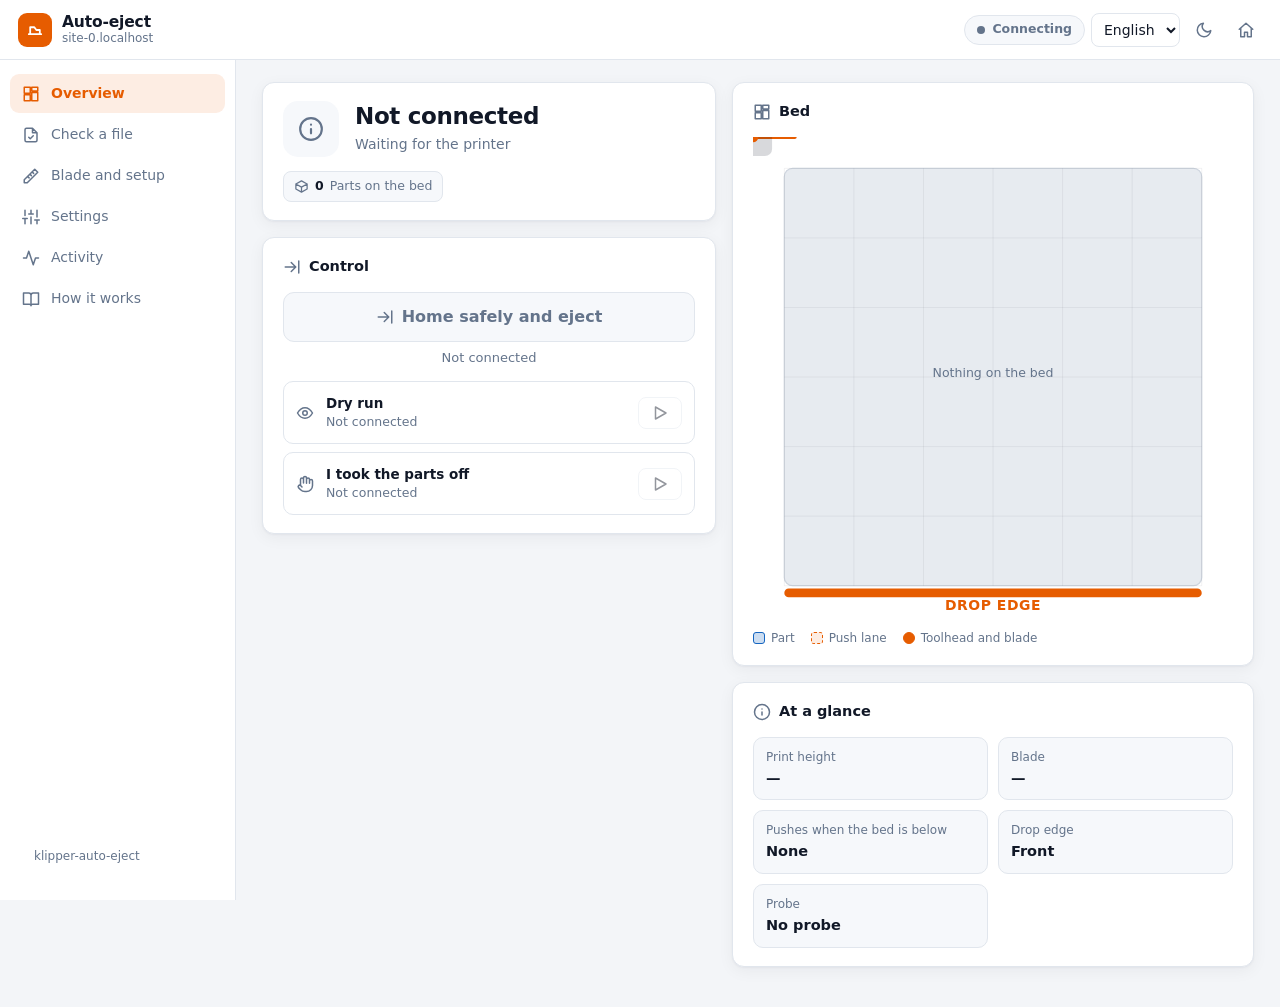
==== web/index.html @ d120c4d7 "Add a web page for Mainsail and AUTO_EJECT_SET The page shows the printer's state and a live bed map" ====
<!doctype html>
<html lang="en" dir="ltr">
<head>
<meta charset="utf-8">
<meta name="viewport" content="width=device-width, initial-scale=1, viewport-fit=cover">
<meta name="color-scheme" content="light dark">
<title>Auto-eject</title>
<link rel="icon" href="data:image/svg+xml,%3Csvg xmlns='http://www.w3.org/2000/svg' viewBox='0 0 32 32'%3E%3Crect width='32' height='32' rx='7' fill='%23ef6c00'/%3E%3Cpath d='M7 22h18M9 22V12h6l3 4h5v6' fill='none' stroke='white' stroke-width='2.4' stroke-linejoin='round'/%3E%3C/svg%3E">
<link rel="stylesheet" href="style.css">
<!-- klipper-auto-eject - https://github.com/ahmedbebars/klipper-auto-eject -->
</head>
<body>
<div class="app" id="app">
  <header class="top">
    <a class="brand" href="#/overview">
      <span class="logo" aria-hidden="true"><svg viewBox="0 0 32 32"><path d="M7 22h18M9 22V12h6l3 4h5v6"/></svg></span>
      <span class="brand-text"><strong data-t="app.title">Auto-eject</strong><small id="host"></small></span>
    </a>
    <div class="top-tools">
      <span class="pill" id="conn"><i></i><span></span></span>
      <button type="button" class="btn danger sm" id="estop" hidden></button>
      <label class="select-wrap" id="lang-wrap"><span class="sr" data-t="c.lang">Language</span><select id="lang"></select></label>
      <button type="button" class="icon-btn" id="theme"></button>
      <a class="icon-btn" id="back" href="/"></a>
    </div>
  </header>
  <nav class="nav" id="nav" aria-label="Sections"></nav>
  <main class="main" id="main" tabindex="-1">
    <div class="banner" id="banner" hidden></div>
    <div id="view"></div>
  </main>
</div>
<div id="modal-root"></div>
<div class="toasts" id="toasts" aria-live="polite"></div>
<script>
  window.AE_TEXT = {}; window.AE_LANGS = {};
  window.AE_LANG = function (code, name, dir, text) { AE_LANGS[code] = { name: name, dir: dir }; AE_TEXT[code] = text; };
</script>
<script src="lang/en.js"></script>
<script src="lang/ar.js"></script>
<script src="model.js"></script>
<script src="moonraker.js"></script>
<script src="demo.js"></script>
<script src="app.js"></script>
</body>
</html>
---- web/style.css ----
/* klipper-auto-eject web page */

:root {
  --bg: #f3f5f8;
  --surface: #ffffff;
  --surface-2: #f6f8fb;
  --border: #e1e6ed;
  --text: #111827;
  --muted: #64748b;
  --accent: #e65c00;
  --accent-ink: #ffffff;
  --accent-soft: rgba(230, 92, 0, 0.11);
  --blue: #1565c0;
  --blue-soft: rgba(21, 101, 192, 0.12);
  --cyan: #0277bd;
  --cyan-soft: rgba(2, 119, 189, 0.12);
  --ok: #2e7d32;
  --ok-soft: rgba(46, 125, 50, 0.12);
  --warn: #a15c00;
  --warn-soft: rgba(239, 140, 0, 0.14);
  --bad: #c62828;
  --bad-soft: rgba(198, 40, 40, 0.11);
  --bed: #e7ebf0;
  --bed-edge: #cfd6df;
  --bed-grid: rgba(15, 23, 42, 0.07);
  --part: #1565c0;
  --part-fill: rgba(21, 101, 192, 0.22);
  --shadow: 0 1px 2px rgba(15, 23, 42, 0.04), 0 4px 16px rgba(15, 23, 42, 0.05);
  --shadow-lg: 0 20px 50px rgba(15, 23, 42, 0.25);
  --radius: 12px;
  --mono: ui-monospace, "SFMono-Regular", "Cascadia Mono", Consolas, "Liberation Mono", monospace;
  --top-h: 60px;
  color-scheme: light;
}

@media (prefers-color-scheme: dark) {
  :root:not([data-theme="light"]) {
    --bg: #0d1117;
    --surface: #161b22;
    --surface-2: #1c232c;
    --border: #2a323d;
    --text: #e6edf3;
    --muted: #8b98a6;
    --accent: #ff8a3d;
    --accent-ink: #1a0d00;
    --accent-soft: rgba(255, 138, 61, 0.15);
    --blue: #6aa8ff;
    --blue-soft: rgba(106, 168, 255, 0.15);
    --cyan: #4fc3f7;
    --cyan-soft: rgba(79, 195, 247, 0.14);
    --ok: #5cc26a;
    --ok-soft: rgba(92, 194, 106, 0.14);
    --warn: #f0a63b;
    --warn-soft: rgba(240, 166, 59, 0.15);
    --bad: #ff6b6b;
    --bad-soft: rgba(255, 107, 107, 0.14);
    --bed: #1f2731;
    --bed-edge: #34404d;
    --bed-grid: rgba(255, 255, 255, 0.05);
    --part: #6aa8ff;
    --part-fill: rgba(106, 168, 255, 0.24);
    --shadow: 0 1px 2px rgba(0, 0, 0, 0.3);
    --shadow-lg: 0 20px 50px rgba(0, 0, 0, 0.6);
    color-scheme: dark;
  }
}

:root[data-theme="dark"] {
  --bg: #0d1117;
  --surface: #161b22;
  --surface-2: #1c232c;
  --border: #2a323d;
  --text: #e6edf3;
  --muted: #8b98a6;
  --accent: #ff8a3d;
  --accent-ink: #1a0d00;
  --accent-soft: rgba(255, 138, 61, 0.15);
  --blue: #6aa8ff;
  --blue-soft: rgba(106, 168, 255, 0.15);
  --cyan: #4fc3f7;
  --cyan-soft: rgba(79, 195, 247, 0.14);
  --ok: #5cc26a;
  --ok-soft: rgba(92, 194, 106, 0.14);
  --warn: #f0a63b;
  --warn-soft: rgba(240, 166, 59, 0.15);
  --bad: #ff6b6b;
  --bad-soft: rgba(255, 107, 107, 0.14);
  --bed: #1f2731;
  --bed-edge: #34404d;
  --bed-grid: rgba(255, 255, 255, 0.05);
  --part: #6aa8ff;
  --part-fill: rgba(106, 168, 255, 0.24);
  --shadow: 0 1px 2px rgba(0, 0, 0, 0.3);
  --shadow-lg: 0 20px 50px rgba(0, 0, 0, 0.6);
  color-scheme: dark;
}

* { box-sizing: border-box; }
[hidden] { display: none !important; }
html { -webkit-text-size-adjust: 100%; }
body {
  margin: 0;
  background: var(--bg);
  color: var(--text);
  font: 14px/1.5 system-ui, -apple-system, "Segoe UI", Roboto, "Noto Sans", "Noto Sans Arabic", Tahoma, sans-serif;
  -webkit-font-smoothing: antialiased;
}
a { color: var(--accent); text-decoration: none; }
a:hover { text-decoration: underline; }
button, input, select { font: inherit; color: inherit; }
:focus-visible { outline: 2px solid var(--accent); outline-offset: 2px; }
svg { flex: none; }
code, .mono { font-family: var(--mono); font-size: 0.92em; }
code { background: var(--surface-2); border: 1px solid var(--border); border-radius: 5px; padding: 1px 5px; }
.ltr { direction: ltr; unicode-bidi: isolate; }
.sr { position: absolute; width: 1px; height: 1px; overflow: hidden; clip: rect(0 0 0 0); white-space: nowrap; }
.muted { color: var(--muted); }
.ic { width: 18px; height: 18px; fill: none; stroke: currentColor; stroke-width: 2; stroke-linecap: round; stroke-linejoin: round; }
.ic.lg { width: 26px; height: 26px; }

/* ------------------------------------------------------------- layout */
.app {
  display: grid;
  grid-template-columns: 236px minmax(0, 1fr);
  grid-template-rows: var(--top-h) minmax(0, 1fr);
  grid-template-areas: "top top" "nav main";
  min-height: 100vh;
}
.top {
  grid-area: top;
  position: sticky; top: 0; z-index: 30;
  display: flex; align-items: center; justify-content: space-between; gap: 12px;
  padding: 0 16px 0 18px;
  background: var(--surface);
  border-bottom: 1px solid var(--border);
}
.brand { display: flex; align-items: center; gap: 10px; color: var(--text); min-width: 0; }
.brand:hover { text-decoration: none; }
.logo { width: 34px; height: 34px; border-radius: 9px; background: var(--accent); display: grid; place-items: center; }
.logo svg { width: 22px; height: 22px; fill: none; stroke: #fff; stroke-width: 2.6; stroke-linejoin: round; stroke-linecap: round; }
.brand-text { display: flex; flex-direction: column; line-height: 1.15; min-width: 0; }
.brand-text strong { font-size: 15.5px; letter-spacing: -0.01em; white-space: nowrap; }
.brand-text small { color: var(--muted); font-size: 12px; white-space: nowrap; overflow: hidden; text-overflow: ellipsis; }
.top-tools { display: flex; align-items: center; gap: 6px; }
.select-wrap select { height: 34px; border-radius: 8px; border: 1px solid var(--border); background: var(--surface); padding: 0 8px; }

.nav {
  grid-area: nav;
  position: sticky; top: var(--top-h);
  height: calc(100vh - var(--top-h));
  overflow-y: auto;
  padding: 14px 10px;
  background: var(--surface);
  border-inline-end: 1px solid var(--border);
  display: flex; flex-direction: column; gap: 2px;
}
.nav a {
  display: flex; align-items: center; gap: 11px;
  padding: 9px 12px; border-radius: 9px;
  color: var(--muted); font-weight: 500;
}
.nav a:hover { background: var(--surface-2); color: var(--text); text-decoration: none; }
.nav a.active { background: var(--accent-soft); color: var(--accent); font-weight: 600; }
.nav a .count { margin-inline-start: auto; font-size: 11.5px; background: var(--surface-2); color: var(--muted); border-radius: 99px; padding: 0 7px; font-weight: 600; }
.nav a.active .count { background: var(--accent); color: var(--accent-ink); }
.nav .foot { margin-top: auto; padding: 12px; font-size: 12px; color: var(--muted); }

.main { grid-area: main; padding: 22px 26px 40px; min-width: 0; outline: none; }
.view-head { display: flex; align-items: flex-end; justify-content: space-between; gap: 12px; flex-wrap: wrap; margin: 0 0 16px; }
.view-head h1 { font-size: 21px; margin: 0; letter-spacing: -0.01em; }
.view-head p { margin: 4px 0 0; color: var(--muted); max-width: 70ch; }

@media (max-width: 900px) {
  :root { --top-h: 56px; }
  .app { grid-template-columns: minmax(0, 1fr); grid-template-rows: var(--top-h) auto minmax(0, 1fr); grid-template-areas: "top" "nav" "main"; }
  .nav {
    position: sticky; top: var(--top-h); z-index: 25; height: auto;
    flex-direction: row; overflow-x: auto; padding: 6px 10px; gap: 4px;
    border-inline-end: 0; border-bottom: 1px solid var(--border);
    scrollbar-width: none;
  }
  .nav::-webkit-scrollbar { display: none; }
  .nav a { white-space: nowrap; padding: 7px 11px; }
  .nav a .count { margin-inline-start: 4px; }
  .nav .foot { display: none; }
  .main { padding: 16px 16px 40px; }
  .brand-text small { display: none; }
  .pill span { display: none; }
  .pill { padding: 0 9px; }
}

/* -------------------------------------------------------------- parts */
.card {
  background: var(--surface);
  border: 1px solid var(--border);
  border-radius: var(--radius);
  padding: 18px 20px;
  box-shadow: var(--shadow);
  min-width: 0;
}
.card + .card { margin-top: 16px; }
.card > h2 { display: flex; align-items: center; gap: 8px; font-size: 14.5px; margin: 0 0 14px; }
.card > h2 .ic { color: var(--muted); }
.card > h2 .right { margin-inline-start: auto; font-weight: 500; font-size: 12.5px; color: var(--muted); }
.stack { display: grid; gap: 16px; align-content: start; min-width: 0; }
.stack > .card + .card { margin-top: 0; }
.cols { display: grid; grid-template-columns: minmax(0, 1fr) minmax(0, 1.15fr); gap: 16px; align-items: start; }
.cols.side { grid-template-columns: minmax(260px, 340px) minmax(0, 1fr); }
.cols > .card { margin-top: 0; }
.check-map { margin-top: 16px; }
.check-map svg { max-height: 420px; }
@media (max-width: 1150px) { .cols { grid-template-columns: minmax(0, 1fr); } }
@media (max-width: 760px) { .cols.side { grid-template-columns: minmax(0, 1fr); } }

.pill {
  display: inline-flex; align-items: center; gap: 7px;
  height: 30px; padding: 0 12px; border-radius: 99px;
  background: var(--surface-2); border: 1px solid var(--border);
  font-size: 12.5px; font-weight: 600; color: var(--muted); white-space: nowrap;
}
.pill i { width: 8px; height: 8px; border-radius: 50%; background: var(--muted); }
.pill.ok i { background: var(--ok); box-shadow: 0 0 0 3px var(--ok-soft); }
.pill.warn i { background: var(--warn); }
.pill.bad i { background: var(--bad); }
.pill.demo { color: var(--accent); background: var(--accent-soft); border-color: transparent; }
.pill.demo i { background: var(--accent); }

.btn {
  display: inline-flex; align-items: center; justify-content: center; gap: 8px;
  height: 38px; padding: 0 16px; border-radius: 9px;
  border: 1px solid var(--border); background: var(--surface); color: var(--text);
  font-weight: 600; font-size: 14px; cursor: pointer; white-space: nowrap;
  transition: background 0.15s, border-color 0.15s, transform 0.05s;
}
.btn:hover:not(:disabled) { background: var(--surface-2); }
.btn:active:not(:disabled) { transform: translateY(1px); }
.btn.primary { background: var(--accent); border-color: var(--accent); color: var(--accent-ink); }
.btn.primary:hover:not(:disabled) { background: var(--accent); filter: brightness(1.06); }
.btn.danger { background: var(--bad); border-color: var(--bad); color: #fff; }
.btn.danger:hover:not(:disabled) { background: var(--bad); filter: brightness(1.08); }
.btn.ghost { background: transparent; border-color: transparent; color: var(--muted); }
.btn.ghost:hover:not(:disabled) { color: var(--text); }
.btn.sm { height: 32px; padding: 0 12px; font-size: 13px; border-radius: 8px; }
.btn.lg { height: 50px; font-size: 16px; border-radius: 11px; padding: 0 22px; }
.btn.block { width: 100%; }
.btn:disabled { opacity: 0.45; cursor: not-allowed; }
.btn.primary:disabled { background: var(--surface-2); border-color: var(--border); color: var(--muted); opacity: 1; }
.icon-btn {
  width: 36px; height: 36px; display: grid; place-items: center;
  border-radius: 9px; border: 1px solid transparent; background: transparent; color: var(--muted); cursor: pointer;
}
.icon-btn:hover { background: var(--surface-2); color: var(--text); text-decoration: none; }

.badge {
  display: inline-flex; align-items: center; gap: 5px;
  font-size: 11.5px; font-weight: 600; line-height: 1;
  padding: 4px 8px; border-radius: 99px;
  background: var(--surface-2); color: var(--muted); border: 1px solid var(--border); white-space: nowrap;
}
.badge.ok { background: var(--ok-soft); color: var(--ok); border-color: transparent; }
.badge.warn { background: var(--warn-soft); color: var(--warn); border-color: transparent; }
.badge.bad { background: var(--bad-soft); color: var(--bad); border-color: transparent; }
.badge.accent { background: var(--accent-soft); color: var(--accent); border-color: transparent; }
.badge.blue { background: var(--blue-soft); color: var(--blue); border-color: transparent; }

.input, .select {
  height: 36px; border: 1px solid var(--border); border-radius: 8px;
  padding: 0 10px; background: var(--surface); min-width: 0;
}
.input:focus, .select:focus { border-color: var(--accent); outline: none; box-shadow: 0 0 0 3px var(--accent-soft); }
.input.bad { border-color: var(--bad); }
.search { position: relative; }
.search .ic { position: absolute; top: 50%; inset-inline-start: 10px; transform: translateY(-50%); color: var(--muted); width: 16px; height: 16px; }
.search .input { width: 100%; padding-inline-start: 34px; }
.with-unit { display: inline-flex; align-items: stretch; }
.with-unit .input { width: 110px; border-start-end-radius: 0; border-end-end-radius: 0; direction: ltr; text-align: end; }
.with-unit .unit { display: grid; place-items: center; padding: 0 9px; border: 1px solid var(--border); border-inline-start: 0; border-start-end-radius: 8px; border-end-end-radius: 8px; background: var(--surface-2); color: var(--muted); font-size: 12.5px; }
input.input.wide { width: 190px; direction: ltr; }

.switch { position: relative; display: inline-flex; align-items: center; gap: 8px; cursor: pointer; }
.switch input { appearance: none; -webkit-appearance: none; margin: 0; width: 42px; height: 24px; border-radius: 99px; background: var(--border); position: relative; cursor: pointer; transition: background 0.15s; }
.switch input::before { content: ""; position: absolute; top: 3px; inset-inline-start: 3px; width: 18px; height: 18px; border-radius: 50%; background: #fff; box-shadow: 0 1px 2px rgba(0,0,0,.25); transition: inset-inline-start 0.15s; }
.switch input:checked { background: var(--accent); }
.switch input:checked::before { inset-inline-start: 21px; }
.switch span { font-size: 13px; color: var(--muted); min-width: 3.5em; }

.progress { height: 6px; background: var(--surface-2); border-radius: 99px; overflow: hidden; border: 1px solid var(--border); }
.progress i { display: block; height: 100%; width: 0; background: var(--state, var(--accent)); border-radius: 99px; transition: width 0.5s ease; }

.spinner { width: 18px; height: 18px; border-radius: 50%; border: 2px solid var(--border); border-top-color: var(--accent); animation: spin 0.8s linear infinite; display: inline-block; }
@keyframes spin { to { transform: rotate(360deg); } }
@keyframes pulse { 50% { opacity: 0.55; } }

.empty { text-align: center; color: var(--muted); padding: 28px 12px; }
.empty .ic { width: 34px; height: 34px; opacity: 0.6; margin-bottom: 8px; }

.banner {
  display: flex; align-items: flex-start; gap: 12px;
  margin: 0 0 16px; padding: 12px 16px; border-radius: 11px;
  background: var(--warn-soft); border: 1px solid transparent; color: var(--text);
}
.banner .ic { color: var(--warn); margin-top: 2px; }
.banner.bad { background: var(--bad-soft); }
.banner.bad .ic { color: var(--bad); }
.banner.demo { background: var(--accent-soft); }
.banner.demo .ic { color: var(--accent); }
.banner .grow { flex: 1; min-width: 0; }
.banner b { display: block; }
.banner .btns { display: flex; gap: 8px; flex-wrap: wrap; margin-top: 8px; }

/* ------------------------------------------------------------ overview */
.hero { --state: var(--ok); --state-soft: var(--ok-soft); }
.hero[data-state="printing"] { --state: var(--blue); --state-soft: var(--blue-soft); }
.hero[data-state="paused"] { --state: var(--warn); --state-soft: var(--warn-soft); }
.hero[data-state="cooling"] { --state: var(--cyan); --state-soft: var(--cyan-soft); }
.hero[data-state="working"] { --state: var(--accent); --state-soft: var(--accent-soft); }
.hero[data-state="waiting"] { --state: var(--bad); --state-soft: var(--bad-soft); }
.hero[data-state="offline"], .hero[data-state="shutdown"] { --state: var(--muted); --state-soft: var(--surface-2); }
.hero-top { display: flex; align-items: center; gap: 16px; }
.hero-ic { width: 56px; height: 56px; border-radius: 15px; display: grid; place-items: center; background: var(--state-soft); color: var(--state); flex: none; }
.hero[data-state="working"] .hero-ic, .hero[data-state="cooling"] .hero-ic { animation: pulse 1.6s ease-in-out infinite; }
.hero h1 { margin: 0; font-size: 23px; letter-spacing: -0.015em; line-height: 1.2; }
.hero p { margin: 3px 0 0; color: var(--muted); overflow-wrap: anywhere; }
.hero .progress { margin-top: 16px; }
.hero .prog-text { display: flex; justify-content: space-between; font-size: 12.5px; color: var(--muted); margin-top: 6px; }
.chips { display: flex; gap: 8px; flex-wrap: wrap; margin-top: 14px; }
.chip { display: inline-flex; align-items: center; gap: 6px; padding: 5px 10px; border-radius: 8px; background: var(--surface-2); border: 1px solid var(--border); font-size: 12.5px; color: var(--muted); }
.chip b { color: var(--text); font-weight: 600; }
.chip .ic { width: 15px; height: 15px; }

.act-main { display: grid; gap: 6px; }
.act-main .why, .act-row .why { font-size: 12.5px; color: var(--muted); }
.act-main .desc { font-size: 13px; color: var(--muted); text-align: center; }
.act-list { display: grid; gap: 8px; margin-top: 14px; }
.act-row { display: flex; align-items: center; gap: 12px; padding: 11px 12px; border: 1px solid var(--border); border-radius: 10px; background: var(--surface); }
.act-row .ic.lead { color: var(--muted); }
.act-row .txt { flex: 1; min-width: 0; }
.act-row .txt b { display: block; font-size: 13.5px; }
.act-row .txt span { display: block; font-size: 12.5px; color: var(--muted); }

.facts { display: grid; grid-template-columns: repeat(2, minmax(0, 1fr)); gap: 10px; margin: 0; }
.fact { background: var(--surface-2); border: 1px solid var(--border); border-radius: 10px; padding: 10px 12px; min-width: 0; }
.fact dt { font-size: 12px; color: var(--muted); }
.fact dd { margin: 2px 0 0; font-weight: 600; font-size: 14.5px; overflow-wrap: anywhere; }
@media (max-width: 480px) { .facts { grid-template-columns: minmax(0, 1fr); } }

/* bed map */
.bedmap { position: relative; }
.bedmap svg { width: 100%; height: auto; display: block; max-height: 70vh; }
.bm-bed { fill: var(--bed); stroke: var(--bed-edge); stroke-width: 1.2; }
.bm-grid { stroke: var(--bed-grid); stroke-width: 0.8; }
.bm-part { fill: var(--part-fill); stroke: var(--part); stroke-width: 1.4; stroke-linejoin: round; }
.bm-part.left { fill: var(--bad-soft); stroke: var(--bad); stroke-width: 2; }
.bm-part.ghost { fill: none; stroke-dasharray: 3 3; opacity: 0.6; }
.bm-lane { fill: var(--accent-soft); stroke: var(--accent); stroke-width: 0.9; stroke-dasharray: 4 3; }
.bm-lane.done { opacity: 0.3; }
.bm-lane.far { fill: var(--bad-soft); stroke: var(--bad); }
.bm-arrow { stroke: var(--accent); stroke-width: 1.6; fill: none; }
.bm-arrow-head { fill: var(--accent); }
.bm-drop { fill: var(--accent); }
.bm-drop-text { fill: var(--accent); font-size: 10px; font-weight: 700; letter-spacing: 0.04em; }
.bm-label { fill: var(--muted); font-size: 9px; }
.bm-name { fill: var(--text); font-size: 8px; opacity: 0.75; }
.bm-head { fill: var(--text); opacity: 0.16; }
.bm-blade { stroke: var(--accent); stroke-width: 4; stroke-linecap: round; }
.bm-nozzle { fill: var(--accent); }
.bm-tool { transition: transform 0.22s linear; }
.bedmap svg * { vector-effect: non-scaling-stroke; }
.legend { display: flex; flex-wrap: wrap; gap: 6px 16px; font-size: 12px; color: var(--muted); margin-top: 12px; }
.legend span { display: inline-flex; align-items: center; gap: 6px; }
.legend i { width: 12px; height: 12px; border-radius: 3px; display: inline-block; border: 1.5px solid; }
.legend i.p { background: var(--part-fill); border-color: var(--part); }
.legend i.l { background: var(--accent-soft); border-color: var(--accent); border-style: dashed; }
.legend i.x { background: var(--bad-soft); border-color: var(--bad); }
.legend i.t { background: var(--accent); border-color: var(--accent); border-radius: 50%; }

.camera img { width: 100%; display: block; border-radius: 8px; background: #000; aspect-ratio: 16 / 9; object-fit: contain; }

/* --------------------------------------------------------------- lists */
.list { border: 1px solid var(--border); border-radius: 10px; overflow: hidden; background: var(--surface); }
.row { display: flex; align-items: center; gap: 12px; padding: 10px 14px; border-top: 1px solid var(--border); min-width: 0; }
.row:first-child { border-top: 0; }
.row .grow { flex: 1; min-width: 0; }
.row .name { font-weight: 600; overflow-wrap: anywhere; }
.row .sub { font-size: 12.5px; color: var(--muted); }
.row .num { width: 26px; height: 26px; border-radius: 7px; background: var(--surface-2); display: grid; place-items: center; font-size: 12px; font-weight: 700; color: var(--muted); flex: none; }
.row.now .num { background: var(--blue-soft); color: var(--blue); }
button.row { width: 100%; text-align: start; background: none; border-left: 0; border-right: 0; border-bottom: 0; cursor: pointer; }
button.row:hover { background: var(--surface-2); }
button.row.active { background: var(--accent-soft); }
.files { max-height: 62vh; overflow-y: auto; }
.toolbar { display: flex; gap: 8px; flex-wrap: wrap; align-items: center; }
.toolbar .grow { flex: 1; min-width: 180px; }
.field { display: grid; gap: 5px; }
.field > span { font-size: 12.5px; color: var(--muted); font-weight: 500; }
.form-row { display: flex; gap: 10px; flex-wrap: wrap; align-items: flex-end; }
.form-row .grow { flex: 1; min-width: 200px; }
.note { font-size: 13px; color: var(--muted); display: flex; gap: 8px; align-items: flex-start; }
.note .ic { width: 16px; height: 16px; margin-top: 2px; }

/* checks */
.verdict { display: flex; align-items: center; gap: 14px; padding: 16px; border-radius: 11px; background: var(--ok-soft); }
.verdict .ic { width: 30px; height: 30px; color: var(--ok); }
.verdict.warn { background: var(--warn-soft); }
.verdict.warn .ic { color: var(--warn); }
.verdict.bad { background: var(--bad-soft); }
.verdict.bad .ic { color: var(--bad); }
.verdict b { font-size: 16px; display: block; }
.verdict span { color: var(--muted); font-size: 13px; }
.checks { list-style: none; padding: 0; margin: 14px 0 0; display: grid; gap: 8px; }
.checks li { display: flex; gap: 10px; align-items: flex-start; padding: 10px 12px; border: 1px solid var(--border); border-radius: 10px; }
.checks li .ic { margin-top: 1px; }
.checks li.ok .ic { color: var(--ok); }
.checks li.warn .ic { color: var(--warn); }
.checks li.bad .ic { color: var(--bad); }

/* setup */
.blade-fig svg { width: 100%; height: auto; display: block; }
.bf-bed { fill: var(--bed); stroke: var(--bed-edge); }
.bf-head { fill: var(--surface-2); stroke: var(--muted); stroke-width: 1.2; }
.bf-nozzle { fill: #c9a227; }
.bf-blade { fill: var(--accent); }
.bf-dim { stroke: var(--text); stroke-width: 1; fill: none; }
.bf-text { fill: var(--text); font-size: 12px; font-weight: 600; }
.bf-sub { fill: var(--muted); font-size: 10.5px; }
.kv { display: grid; grid-template-columns: minmax(0, 1fr) auto; gap: 8px 16px; margin: 14px 0 0; }
.kv dt { color: var(--muted); }
.kv dd { margin: 0; font-weight: 600; text-align: end; }
.dl-list { display: grid; gap: 8px; }

/* settings */
.set-section { padding: 6px 20px 8px; }
.set-section > h2 { margin: 12px 0 2px; }
.set-row { display: grid; grid-template-columns: minmax(0, 1fr) auto; gap: 6px 18px; padding: 14px 0; border-top: 1px solid var(--border); align-items: center; }
.set-section > h2 + .set-row { border-top: 0; }
.set-row .k { display: flex; align-items: center; gap: 8px; flex-wrap: wrap; }
.set-row .k code { font-weight: 600; background: none; border: 0; padding: 0; font-size: 13px; }
.set-row .d { color: var(--muted); font-size: 13px; margin-top: 3px; max-width: 75ch; }
.set-row .d.chosen { color: var(--text); opacity: 0.8; }
.set-row .d.chosen code { font-size: 12px; padding: 0 4px; }
.set-row .ctl { display: flex; align-items: center; gap: 8px; justify-content: flex-end; flex-wrap: wrap; }
.set-row .ctl .select { max-width: 260px; }
.set-row.changed { background: linear-gradient(90deg, var(--accent-soft), transparent 60%); margin: 0 -20px; padding: 14px 20px; }
[dir="rtl"] .set-row.changed { background: linear-gradient(270deg, var(--accent-soft), transparent 60%); }
@media (max-width: 720px) { .set-row { grid-template-columns: minmax(0, 1fr); } .set-row .ctl { justify-content: flex-start; } }

/* activity */
.log { font-family: var(--mono); font-size: 12.5px; direction: ltr; text-align: left; max-height: 70vh; overflow-y: auto; }
.log .ln { display: flex; gap: 14px; padding: 6px 14px; border-top: 1px solid var(--border); }
.log .ln:first-child { border-top: 0; }
.log time { color: var(--muted); flex: none; }
.log .msg { white-space: pre-wrap; overflow-wrap: anywhere; min-width: 0; }
.log .err .msg { color: var(--bad); }
.log .cmd .msg { color: var(--accent); }
.log .ae .msg { font-weight: 600; }

/* guide */
.steps { display: grid; grid-template-columns: repeat(auto-fill, minmax(330px, 1fr)); gap: 16px; }
.steps figure { margin: 0; }
.steps img, .guide-hero img { width: 100%; display: block; border-radius: 10px; border: 1px solid var(--border); background: #fff; }
.steps figcaption { margin-top: 8px; display: flex; gap: 10px; align-items: flex-start; font-size: 13.5px; }
.steps figcaption b { width: 24px; height: 24px; border-radius: 7px; background: var(--accent-soft); color: var(--accent); display: grid; place-items: center; font-size: 12px; flex: none; }
.codeblock { font-family: var(--mono); background: var(--surface-2); border: 1px solid var(--border); border-radius: 9px; padding: 10px 14px; direction: ltr; text-align: left; overflow-x: auto; font-size: 13px; }

/* ------------------------------------------------------- modal, toasts */
.modal-back { position: fixed; inset: 0; background: rgba(8, 12, 18, 0.5); display: grid; place-items: center; padding: 16px; z-index: 60; animation: fade 0.15s ease; }
.modal { width: min(540px, 100%); max-height: calc(100vh - 32px); overflow: auto; background: var(--surface); border-radius: 15px; box-shadow: var(--shadow-lg); border: 1px solid var(--border); animation: pop 0.18s ease; }
.modal header { display: flex; align-items: flex-start; gap: 12px; padding: 18px 20px 4px; }
.modal header h3 { margin: 0; font-size: 16.5px; flex: 1; }
.modal .body { padding: 8px 20px 6px; }
.modal .body p { margin: 0 0 10px; }
.modal .pbtns { display: flex; flex-wrap: wrap; gap: 8px; margin: 4px 0 12px; }
.modal footer { display: flex; gap: 8px; justify-content: flex-end; flex-wrap: wrap; padding: 12px 20px 18px; }
.modal .prompt-tag { font-size: 11.5px; color: var(--muted); padding: 0 20px; }
@keyframes fade { from { opacity: 0; } }
@keyframes pop { from { transform: translateY(8px) scale(0.98); opacity: 0; } }

.toasts { position: fixed; bottom: 16px; inset-inline-end: 16px; display: grid; gap: 8px; z-index: 70; max-width: min(420px, calc(100vw - 32px)); }
.toast { background: var(--text); color: var(--bg); padding: 11px 15px; border-radius: 11px; box-shadow: var(--shadow-lg); font-size: 13.5px; animation: pop 0.18s ease; display: flex; gap: 10px; align-items: flex-start; }
.toast.bad { background: var(--bad); color: #fff; }
.toast.ok { background: var(--ok); color: #fff; }
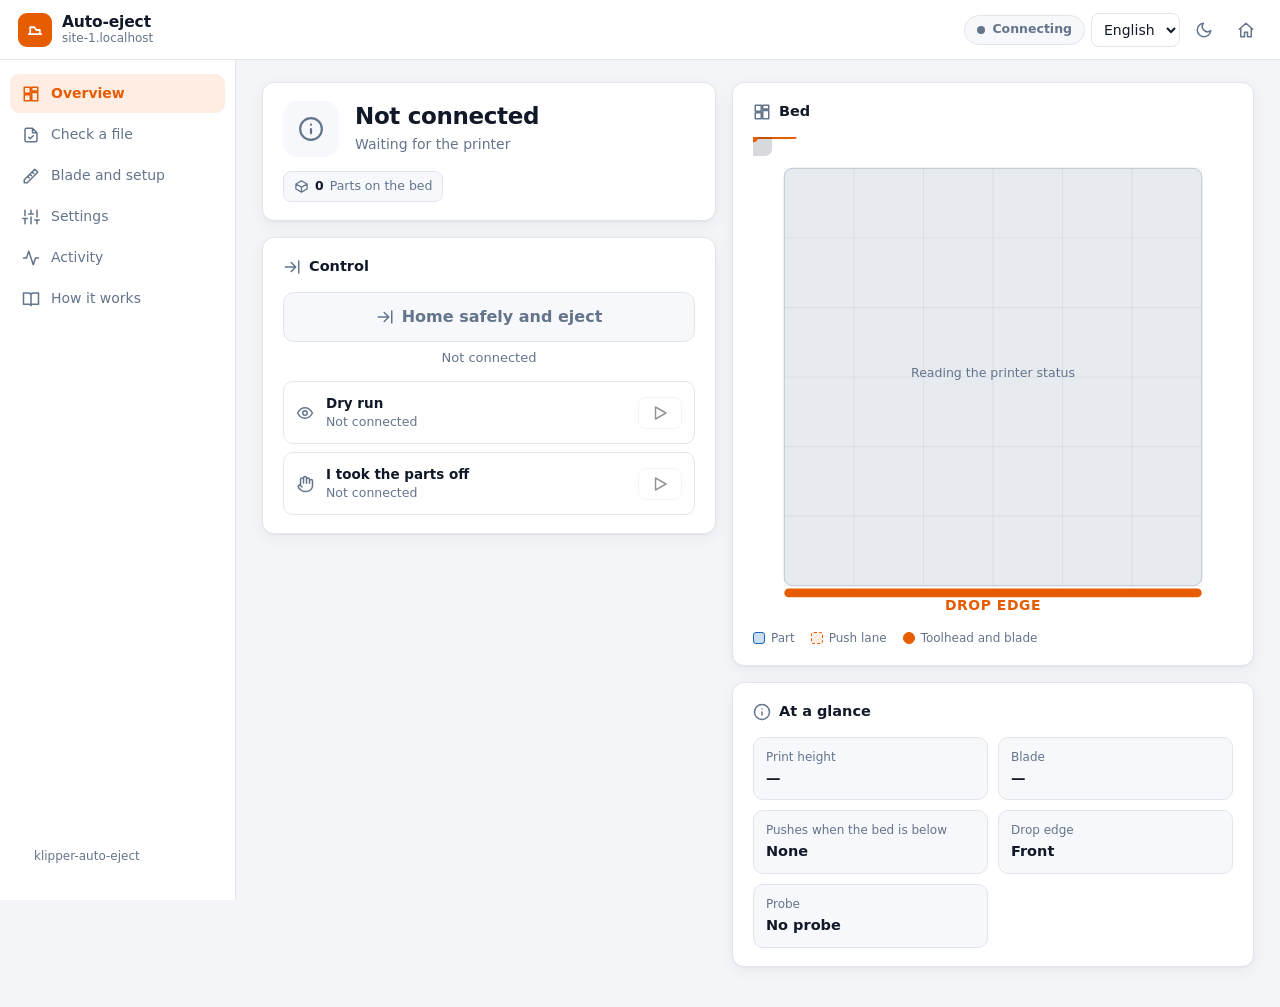
==== commit 6cf95cf6: "Web page: an installable app on phones (PWA), a phone tab bar - manifest.json with icons (192, 512, " ====
--- a/web/index.html
+++ b/web/index.html
@@ -6,6 +6,14 @@
 <meta name="color-scheme" content="light dark">
 <title>Auto-eject</title>
 <link rel="icon" href="data:image/svg+xml,%3Csvg xmlns='http://www.w3.org/2000/svg' viewBox='0 0 32 32'%3E%3Crect width='32' height='32' rx='7' fill='%23ef6c00'/%3E%3Cpath d='M7 22h18M9 22V12h6l3 4h5v6' fill='none' stroke='white' stroke-width='2.4' stroke-linejoin='round'/%3E%3C/svg%3E">
+<link rel="manifest" href="manifest.json">
+<link rel="apple-touch-icon" href="icons/apple-touch-icon.png">
+<meta name="theme-color" content="#ffffff" media="(prefers-color-scheme: light)">
+<meta name="theme-color" content="#161b22" media="(prefers-color-scheme: dark)">
+<meta name="mobile-web-app-capable" content="yes">
+<meta name="apple-mobile-web-app-capable" content="yes">
+<meta name="apple-mobile-web-app-title" content="Auto-eject">
+<meta name="apple-mobile-web-app-status-bar-style" content="black-translucent">
 <link rel="stylesheet" href="style.css">
 <!-- klipper-auto-eject - https://github.com/ahmedbebars/klipper-auto-eject -->
 </head>
--- a/web/style.css
+++ b/web/style.css
@@ -161,6 +161,7 @@
 }
 .nav a:hover { background: var(--surface-2); color: var(--text); text-decoration: none; }
 .nav a.active { background: var(--accent-soft); color: var(--accent); font-weight: 600; }
+.nav a .lbl-s { display: none; }
 .nav a .count { margin-inline-start: auto; font-size: 11.5px; background: var(--surface-2); color: var(--muted); border-radius: 99px; padding: 0 7px; font-weight: 600; }
 .nav a.active .count { background: var(--accent); color: var(--accent-ink); }
 .nav .foot { margin-top: auto; padding: 12px; font-size: 12px; color: var(--muted); }
@@ -187,6 +188,43 @@
   .brand-text small { display: none; }
   .pill span { display: none; }
   .pill { padding: 0 9px; }
+}
+
+/* Phones: the sections move to a tab bar at the bottom, in reach of the
+   thumb, and the page keeps clear of notches and the home indicator. */
+.top { padding-top: env(safe-area-inset-top); }
+.app { grid-template-rows: calc(var(--top-h) + env(safe-area-inset-top)) minmax(0, 1fr); }
+@media (max-width: 900px) {
+  .app { grid-template-rows: calc(var(--top-h) + env(safe-area-inset-top)) auto minmax(0, 1fr); }
+}
+@media (max-width: 640px) {
+  .app { grid-template-rows: calc(var(--top-h) + env(safe-area-inset-top)) minmax(0, 1fr); grid-template-areas: "top" "main"; }
+  .top { padding-inline: max(12px, env(safe-area-inset-left)) max(10px, env(safe-area-inset-right)); gap: 8px; }
+  .top-tools { gap: 4px; }
+  .top #estop span { display: none; }
+  .brand-text strong { font-size: 15px; }
+  .nav {
+    position: fixed; inset-inline: 0; bottom: 0; top: auto; z-index: 40; height: auto;
+    flex-direction: row; gap: 0; overflow-x: auto;
+    padding: 4px max(4px, env(safe-area-inset-right)) calc(4px + env(safe-area-inset-bottom)) max(4px, env(safe-area-inset-left));
+    border: 0; border-top: 1px solid var(--border);
+    background: var(--surface);
+    box-shadow: 0 -6px 18px rgba(0, 0, 0, 0.08);
+  }
+  .nav a {
+    position: relative; flex: 1 0 52px; flex-direction: column; justify-content: center; gap: 3px;
+    min-height: 50px; padding: 5px 2px; border-radius: 11px; font-size: 10.5px; font-weight: 600;
+  }
+  .nav a .lbl { display: none; }
+  .nav a .lbl-s { display: block; max-width: 100%; overflow: hidden; text-overflow: ellipsis; white-space: nowrap; }
+  .nav a .ic { width: 21px; height: 21px; }
+  .nav a .count { position: absolute; top: 3px; inset-inline-start: calc(50% + 5px); margin: 0; font-size: 10px; padding: 0 5px; }
+  .main { padding: 14px max(14px, env(safe-area-inset-left)) calc(84px + env(safe-area-inset-bottom)) max(14px, env(safe-area-inset-right)); }
+  .toasts { bottom: calc(76px + env(safe-area-inset-bottom)); inset-inline: 12px; max-width: none; }
+  .modal-back { align-items: end; padding: 10px 10px calc(10px + env(safe-area-inset-bottom)); }
+  .modal { max-height: calc(100vh - 40px - env(safe-area-inset-top)); }
+  input, select, textarea { font-size: 16px; }
+  .btn { min-height: 40px; }
 }
 
 /* -------------------------------------------------------------- parts */
@@ -460,7 +498,7 @@
 .steps img, .guide-hero img { width: 100%; display: block; border-radius: 10px; border: 1px solid var(--border); background: #fff; }
 .steps figcaption { margin-top: 8px; display: flex; gap: 10px; align-items: flex-start; font-size: 13.5px; }
 .steps figcaption b { width: 24px; height: 24px; border-radius: 7px; background: var(--accent-soft); color: var(--accent); display: grid; place-items: center; font-size: 12px; flex: none; }
-.codeblock { font-family: var(--mono); background: var(--surface-2); border: 1px solid var(--border); border-radius: 9px; padding: 10px 14px; direction: ltr; text-align: left; overflow-x: auto; font-size: 13px; }
+.codeblock { white-space: pre-wrap; overflow-wrap: anywhere; font-family: var(--mono); background: var(--surface-2); border: 1px solid var(--border); border-radius: 9px; padding: 10px 14px; direction: ltr; text-align: left; overflow-x: auto; font-size: 13px; }
 
 /* ------------------------------------------------------- modal, toasts */
 .modal-back { position: fixed; inset: 0; background: rgba(8, 12, 18, 0.5); display: grid; place-items: center; padding: 16px; z-index: 60; animation: fade 0.15s ease; }
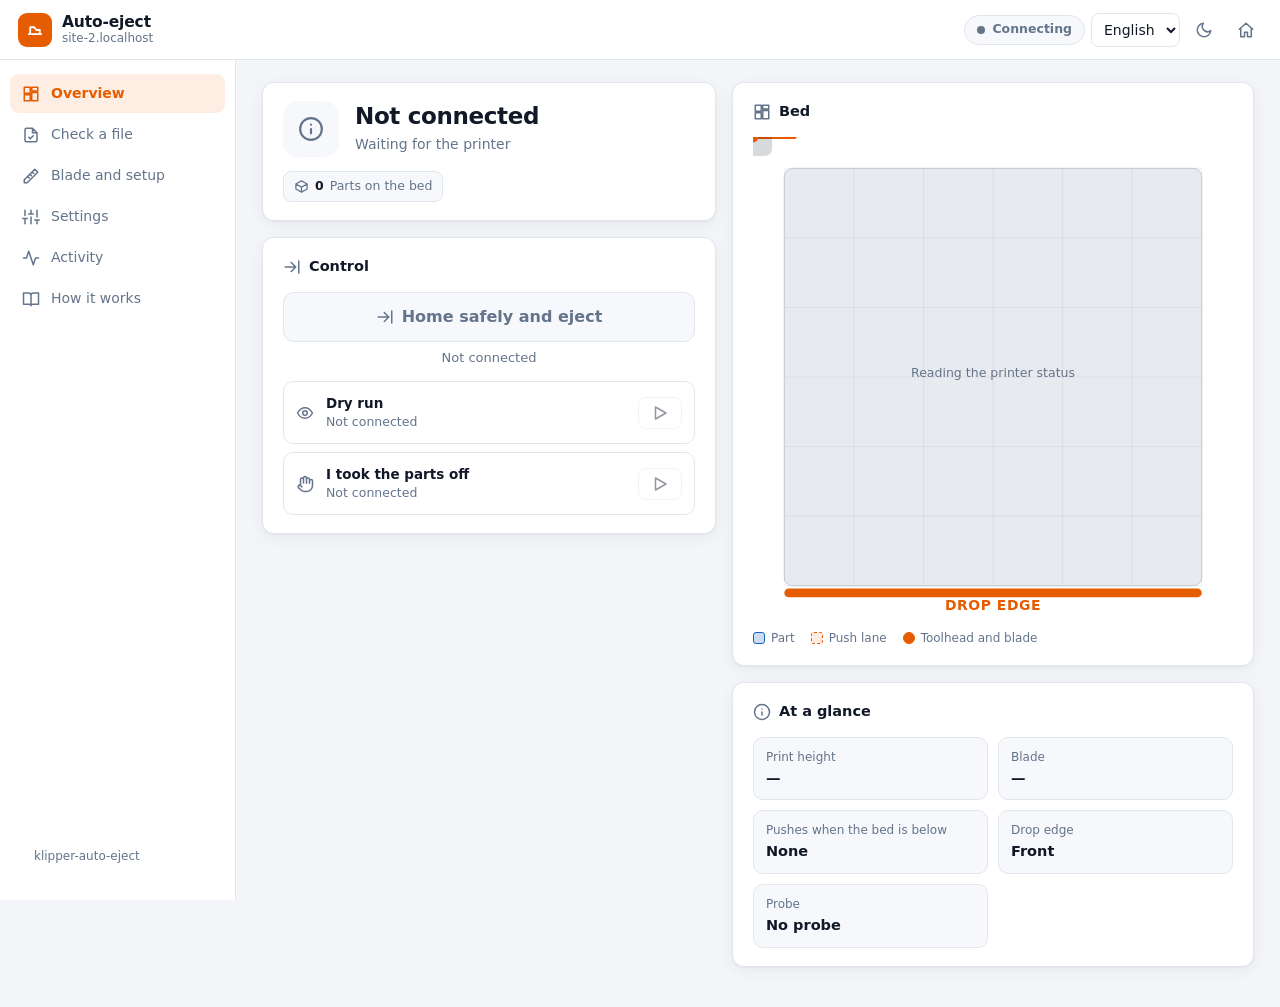
==== commit 1d498ffa: "Web page: on phones the language list is a globe button, so the title fits" ====
--- a/web/index.html
+++ b/web/index.html
@@ -27,7 +27,7 @@
     <div class="top-tools">
       <span class="pill" id="conn"><i></i><span></span></span>
       <button type="button" class="btn danger sm" id="estop" hidden></button>
-      <label class="select-wrap" id="lang-wrap"><span class="sr" data-t="c.lang">Language</span><select id="lang"></select></label>
+      <label class="select-wrap" id="lang-wrap"><span class="sr" data-t="c.lang">Language</span><svg class="ic lang-ic" viewBox="0 0 24 24" aria-hidden="true"><path d="M12 2a10 10 0 1 0 0 20 10 10 0 0 0 0-20z M2 12h20 M12 2c2.8 3 4 6.3 4 10s-1.2 7-4 10 M12 2C9.2 5 8 8.3 8 12s1.2 7 4 10"/></svg><select id="lang"></select></label>
       <button type="button" class="icon-btn" id="theme"></button>
       <a class="icon-btn" id="back" href="/"></a>
     </div>
--- a/web/style.css
+++ b/web/style.css
@@ -139,9 +139,10 @@
 .logo { width: 34px; height: 34px; border-radius: 9px; background: var(--accent); display: grid; place-items: center; }
 .logo svg { width: 22px; height: 22px; fill: none; stroke: #fff; stroke-width: 2.6; stroke-linejoin: round; stroke-linecap: round; }
 .brand-text { display: flex; flex-direction: column; line-height: 1.15; min-width: 0; }
-.brand-text strong { font-size: 15.5px; letter-spacing: -0.01em; white-space: nowrap; }
+.brand-text strong { font-size: 15.5px; letter-spacing: -0.01em; white-space: nowrap; overflow: hidden; text-overflow: ellipsis; }
 .brand-text small { color: var(--muted); font-size: 12px; white-space: nowrap; overflow: hidden; text-overflow: ellipsis; }
-.top-tools { display: flex; align-items: center; gap: 6px; }
+.top-tools { display: flex; align-items: center; gap: 6px; flex: none; }
+.lang-ic { display: none; }
 .select-wrap select { height: 34px; border-radius: 8px; border: 1px solid var(--border); background: var(--surface); padding: 0 8px; }
 
 .nav {
@@ -203,6 +204,10 @@
   .top-tools { gap: 4px; }
   .top #estop span { display: none; }
   .brand-text strong { font-size: 15px; }
+  /* the language list is a globe button on phones; the list itself opens on tap */
+  .select-wrap { position: relative; width: 36px; height: 36px; display: grid; place-items: center; color: var(--muted); }
+  .lang-ic { display: block; width: 21px; height: 21px; stroke-width: 1.8; }
+  .select-wrap select { position: absolute; inset: 0; width: 100%; height: 100%; opacity: 0; cursor: pointer; }
   .nav {
     position: fixed; inset-inline: 0; bottom: 0; top: auto; z-index: 40; height: auto;
     flex-direction: row; gap: 0; overflow-x: auto;
@@ -226,6 +231,10 @@
   input, select, textarea { font-size: 16px; }
   .btn { min-height: 40px; }
 }
+
+.switch-row { display: flex; align-items: center; gap: 10px; cursor: pointer; }
+.switch-row input { width: 18px; height: 18px; accent-color: var(--accent); }
+.card .sub-head { font-size: 13px; margin: 18px 0 8px; color: var(--muted); font-weight: 600; }
 
 /* -------------------------------------------------------------- parts */
 .card {
@@ -517,3 +526,42 @@
 .toast { background: var(--text); color: var(--bg); padding: 11px 15px; border-radius: 11px; box-shadow: var(--shadow-lg); font-size: 13.5px; animation: pop 0.18s ease; display: flex; gap: 10px; align-items: flex-start; }
 .toast.bad { background: var(--bad); color: #fff; }
 .toast.ok { background: var(--ok); color: #fff; }
+
+/* --------------------------------------------------------------- farm */
+.farm-sum { display: flex; flex-wrap: wrap; gap: 8px; margin-bottom: 14px; }
+.farm-sum .badge { font-size: 13px; padding: 4px 11px; }
+.farm-grid { display: grid; grid-template-columns: repeat(auto-fill, minmax(min(100%, 290px), 1fr)); gap: 14px; align-items: start; }
+.farm-grid > .card + .card { margin-top: 0; }
+.fcard { --state: var(--ok); --state-soft: var(--ok-soft); display: grid; gap: 10px; padding: 16px; border-top: 3px solid var(--state); }
+.fcard[data-state="printing"], .fcard[data-state="ejecting"] { --state: var(--blue); --state-soft: var(--blue-soft); }
+.fcard[data-state="ejecting"] { --state: var(--accent); --state-soft: var(--accent-soft); }
+.fcard[data-state="paused"] { --state: var(--warn); --state-soft: var(--warn-soft); }
+.fcard[data-state="needs"], .fcard[data-state="stopped"] { --state: var(--bad); --state-soft: var(--bad-soft); }
+.fcard[data-state="offline"] { --state: var(--muted); --state-soft: var(--surface-2); opacity: 0.8; }
+.fc-top { display: flex; align-items: center; gap: 12px; min-width: 0; }
+.fc-top .grow { flex: 1; }
+.fc-ic { width: 40px; height: 40px; border-radius: 11px; display: grid; place-items: center; background: var(--state-soft); color: var(--state); flex: none; }
+.fcard[data-state="ejecting"] .fc-ic, .fcard[data-state="needs"] .fc-ic { animation: pulse 1.6s ease-in-out infinite; }
+.fc-name { font-weight: 700; font-size: 15px; overflow: hidden; text-overflow: ellipsis; white-space: nowrap; }
+.fc-host { display: flex; flex-wrap: wrap; gap: 6px; align-items: center; font-size: 12px; color: var(--muted); margin-top: 2px; }
+.fc-host .badge { font-size: 11px; padding: 0 7px; }
+.fc-state { display: grid; gap: 2px; }
+.fc-state b { color: var(--state); font-size: 14px; }
+.fc-state span { color: var(--muted); font-size: 13px; overflow-wrap: anywhere; }
+.fc-file { font-family: var(--mono); font-size: 12px; color: var(--muted); overflow: hidden; text-overflow: ellipsis; white-space: nowrap; }
+.fcard .progress i { background: var(--state); }
+.fc-cam { width: 100%; aspect-ratio: 16 / 9; object-fit: cover; border-radius: 9px; background: var(--surface-2); display: block; }
+.fcard .chips { margin-top: 0; }
+.fc-acts { display: flex; flex-wrap: wrap; gap: 8px; }
+.fc-acts .btn { flex: 1 1 auto; justify-content: center; }
+.fc-acts .btn.stop { flex: 0 0 auto; color: var(--bad); }
+.fc-acts .btn.stop:hover { background: var(--bad-soft); }
+.chip.bad { background: var(--bad-soft); border-color: transparent; color: var(--bad); }
+.chip.bad b { color: var(--bad); }
+.nav a .count.bad, .nav a.active .count.bad { background: var(--bad); color: #fff; }
+.scan-wait { display: flex; gap: 14px; align-items: flex-start; padding: 6px 0 4px; }
+.scan-wait .spinner { flex: none; margin-top: 2px; }
+.scan-wait p { margin: 4px 0 0; font-size: 13px; }
+.scan-list { max-height: 46vh; overflow-y: auto; margin-top: 8px; }
+.scan-list .row:first-child { border-top: 0; }
+.scan-list .row { cursor: pointer; }
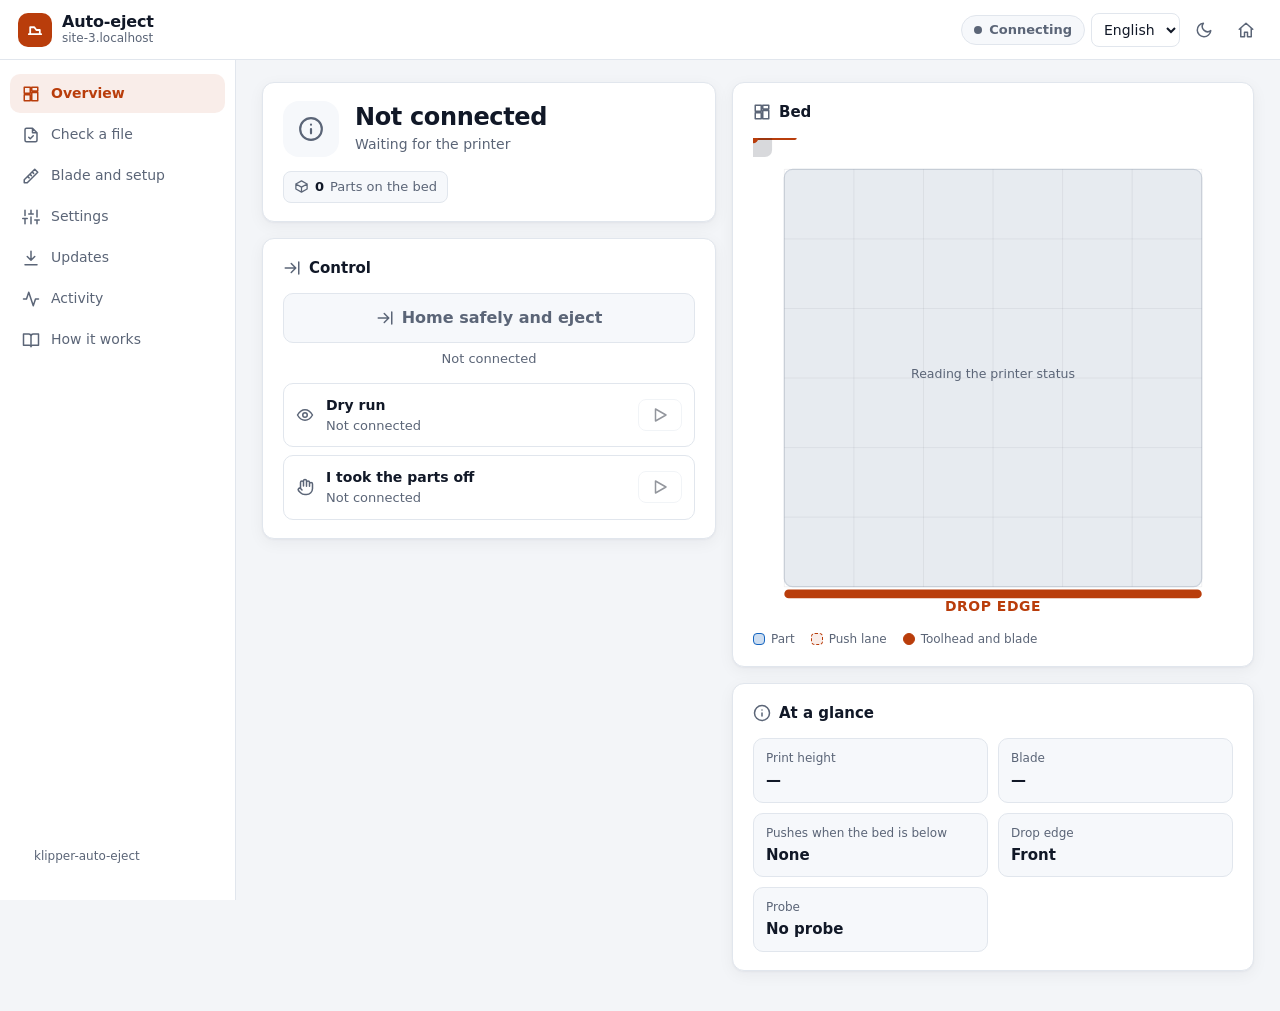
==== commit ee12f4aa: "Web page: contrast, phone targets and a shorter phone bar From a check of every tab in both language" ====
--- a/web/index.html
+++ b/web/index.html
@@ -18,6 +18,7 @@
 <!-- klipper-auto-eject - https://github.com/ahmedbebars/klipper-auto-eject -->
 </head>
 <body>
+<button type="button" class="skip" id="skip" data-t="c.skip">Skip to the content</button>
 <div class="app" id="app">
   <header class="top">
     <a class="brand" href="#/overview">
--- a/web/style.css
+++ b/web/style.css
@@ -1,98 +1,275 @@
 /* klipper-auto-eject web page */
 
+/* ==================================================================
+   Design tokens, in three layers. Rules below use only the semantic
+   and component tokens; the primitives are the raw values behind them.
+   1. Primitives  the palette, the type, radius and space scales, motion
+   2. Semantic    what a value is for (--surface, --text, --bad…), per theme
+   3. Component   one control's measures (--btn-h, --card-pad…)
+   ================================================================== */
+
+/* ---------------------------------------------------- 1. primitives */
 :root {
-  --bg: #f3f5f8;
-  --surface: #ffffff;
-  --surface-2: #f6f8fb;
-  --border: #e1e6ed;
-  --text: #111827;
-  --muted: #64748b;
-  --accent: #e65c00;
-  --accent-ink: #ffffff;
-  --accent-soft: rgba(230, 92, 0, 0.11);
-  --blue: #1565c0;
-  --blue-soft: rgba(21, 101, 192, 0.12);
-  --cyan: #0277bd;
-  --cyan-soft: rgba(2, 119, 189, 0.12);
-  --ok: #2e7d32;
-  --ok-soft: rgba(46, 125, 50, 0.12);
-  --warn: #a15c00;
-  --warn-soft: rgba(239, 140, 0, 0.14);
-  --bad: #c62828;
-  --bad-soft: rgba(198, 40, 40, 0.11);
-  --bed: #e7ebf0;
-  --bed-edge: #cfd6df;
-  --bed-grid: rgba(15, 23, 42, 0.07);
-  --part: #1565c0;
-  --part-fill: rgba(21, 101, 192, 0.22);
-  --shadow: 0 1px 2px rgba(15, 23, 42, 0.04), 0 4px 16px rgba(15, 23, 42, 0.05);
-  --shadow-lg: 0 20px 50px rgba(15, 23, 42, 0.25);
-  --radius: 12px;
-  --mono: ui-monospace, "SFMono-Regular", "Cascadia Mono", Consolas, "Liberation Mono", monospace;
+  /* light neutrals */
+  --gray-0: #ffffff;
+  --gray-25: #f6f8fb;
+  --gray-50: #f3f5f8;
+  --gray-100: #e7ebf0;
+  --gray-150: #e1e6ed;
+  --gray-200: #cfd6df;
+  --gray-600: #5b6577;
+  --gray-900: #111827;
+  /* dark neutrals */
+  --night-950: #0d1117;
+  --night-900: #161b22;
+  --night-850: #1c232c;
+  --night-800: #1f2731;
+  --night-750: #2a323d;
+  --night-700: #34404d;
+  --night-300: #9aa6b3;
+  --night-50: #e6edf3;
+  /* hues: the darker one for light pages, the lighter one for dark pages */
+  --orange-700: #b93d0b;
+  --orange-400: #ff8a3d;
+  --orange-950: #1a0d00;
+  --blue-700: #1565c0;
+  --blue-300: #6aa8ff;
+  --cyan-700: #0277bd;
+  --cyan-300: #4fc3f7;
+  --green-700: #2b7330;
+  --green-400: #5cc26a;
+  --amber-700: #a15c00;
+  --amber-400: #f0a63b;
+  --red-700: #c62828;
+  --red-400: #ff6b6b;
+  --brass: #c9a227;
+  --white: #ffffff;
+  --black: #000000;
+  /* the same hues, see-through, for soft backgrounds */
+  --orange-700-a: rgba(185, 61, 11, 0.09);
+  --orange-400-a: rgba(255, 138, 61, 0.15);
+  --blue-700-a: rgba(21, 101, 192, 0.12);
+  --blue-700-a2: rgba(21, 101, 192, 0.22);
+  --blue-300-a: rgba(106, 168, 255, 0.15);
+  --blue-300-a2: rgba(106, 168, 255, 0.24);
+  --cyan-700-a: rgba(2, 119, 189, 0.12);
+  --cyan-300-a: rgba(79, 195, 247, 0.14);
+  --green-700-a: rgba(43, 115, 48, 0.12);
+  --green-400-a: rgba(92, 194, 106, 0.14);
+  --amber-500-a: rgba(239, 140, 0, 0.14);
+  --amber-400-a: rgba(240, 166, 59, 0.15);
+  --red-700-a: rgba(198, 40, 40, 0.11);
+  --red-400-a: rgba(255, 107, 107, 0.14);
+  --ink-a07: rgba(15, 23, 42, 0.07);
+  --ink-a05: rgba(15, 23, 42, 0.05);
+  --ink-a04: rgba(15, 23, 42, 0.04);
+  --ink-a25: rgba(15, 23, 42, 0.25);
+  --black-a08: rgba(0, 0, 0, 0.08);
+  --black-a25: rgba(0, 0, 0, 0.25);
+  --black-a30: rgba(0, 0, 0, 0.3);
+  --black-a60: rgba(0, 0, 0, 0.6);
+  --white-a05: rgba(255, 255, 255, 0.05);
+  --white-a35: rgba(255, 255, 255, 0.35);
+  --gray-a25: rgba(127, 127, 127, 0.25);
+  --scrim-a50: rgba(8, 12, 18, 0.5);
+  /* backdrops behind a print's picture: light for a dark part, dark for a light one */
+  --print-light-1: #dde2e8;
+  --print-light-2: #aab3bf;
+  --print-dark-1: #5d6876;
+  --print-dark-2: #343c47;
+
+  /* type */
+  --font-sans: system-ui, -apple-system, "Segoe UI", Roboto, "Noto Sans", "Noto Sans Arabic", Tahoma, sans-serif;
+  --font-mono: ui-monospace, "SFMono-Regular", "Cascadia Mono", Consolas, "Liberation Mono", monospace;
+  --text-sm: 12px;
+  --text-md: 13px;
+  --text-base: 14px;
+  --text-lg: 15px;
+  --text-xl: 16px;
+  --text-2xl: 20px;
+  --text-3xl: 24px;
+  --leading: 1.5;
+  --weight-medium: 500;
+  --weight-semibold: 600;
+  --weight-bold: 700;
+
+  /* corners */
+  --radius-xs: 4px;
+  --radius-sm: 6px;
+  --radius-md: 8px;
+  --radius-lg: 10px;
+  --radius-xl: 12px;
+  --radius-2xl: 16px;
+  --radius-pill: 999px;
+  --radius-round: 50%;
+
+  /* space: steps of 2 and 4 px */
+  --space-1: 4px;
+  --space-2: 8px;
+  --space-3: 12px;
+  --space-4: 16px;
+  --space-5: 20px;
+  --space-6: 24px;
+
+  /* motion */
+  --dur-fast: 0.15s;
+  --dur: 0.18s;
+  --dur-slow: 0.5s;
+
+  /* layers */
+  --z-top: 30;
+  --z-nav: 40;
+  --z-modal: 60;
+  --z-toast: 70;
+}
+
+/* ------------------------------------------------------ 2. semantic */
+:root {
+  --bg: var(--gray-50);
+  --surface: var(--gray-0);
+  --surface-2: var(--gray-25);
+  --border: var(--gray-150);
+  --text: var(--gray-900);
+  --muted: var(--gray-600);
+  --accent: var(--orange-700);
+  --accent-ink: var(--white);
+  --accent-soft: var(--orange-700-a);
+  --blue: var(--blue-700);
+  --blue-soft: var(--blue-700-a);
+  --cyan: var(--cyan-700);
+  --cyan-soft: var(--cyan-700-a);
+  --ok: var(--green-700);
+  --ok-soft: var(--green-700-a);
+  --warn: var(--amber-700);
+  --warn-soft: var(--amber-500-a);
+  --bad: var(--red-700);
+  --bad-soft: var(--red-700-a);
+  --on-color: var(--white);           /* text on a solid colour (ok, bad); dark on a dark page */
+  --media-bg: var(--black);           /* behind a camera picture */
+  --scrim: var(--scrim-a50);          /* behind a dialog */
+  --nozzle: var(--brass);
+  --paper: var(--white);              /* behind the guide's drawings, in both themes */
+  --knob: var(--white);
+  --print-edge: var(--gray-a25);
+  --spool-ring: var(--white-a35);
+  --bed: var(--gray-100);
+  --bed-edge: var(--gray-200);
+  --bed-grid: var(--ink-a07);
+  --part: var(--blue-700);
+  --part-fill: var(--blue-700-a2);
+  --shadow: 0 1px 2px var(--ink-a04), 0 4px 16px var(--ink-a05);
+  --shadow-lg: 0 20px 50px var(--ink-a25);
+  --shadow-up: 0 -6px 18px var(--black-a08);
+  --shadow-knob: 0 1px 2px var(--black-a25);
+  --mono: var(--font-mono);
   --top-h: 60px;
   color-scheme: light;
 }
 
+/* the dark theme: by the system, unless the page is set to light; or chosen
+   on the page. The two blocks are the same (a test checks it). */
 @media (prefers-color-scheme: dark) {
   :root:not([data-theme="light"]) {
-    --bg: #0d1117;
-    --surface: #161b22;
-    --surface-2: #1c232c;
-    --border: #2a323d;
-    --text: #e6edf3;
-    --muted: #8b98a6;
-    --accent: #ff8a3d;
-    --accent-ink: #1a0d00;
-    --accent-soft: rgba(255, 138, 61, 0.15);
-    --blue: #6aa8ff;
-    --blue-soft: rgba(106, 168, 255, 0.15);
-    --cyan: #4fc3f7;
-    --cyan-soft: rgba(79, 195, 247, 0.14);
-    --ok: #5cc26a;
-    --ok-soft: rgba(92, 194, 106, 0.14);
-    --warn: #f0a63b;
-    --warn-soft: rgba(240, 166, 59, 0.15);
-    --bad: #ff6b6b;
-    --bad-soft: rgba(255, 107, 107, 0.14);
-    --bed: #1f2731;
-    --bed-edge: #34404d;
-    --bed-grid: rgba(255, 255, 255, 0.05);
-    --part: #6aa8ff;
-    --part-fill: rgba(106, 168, 255, 0.24);
-    --shadow: 0 1px 2px rgba(0, 0, 0, 0.3);
-    --shadow-lg: 0 20px 50px rgba(0, 0, 0, 0.6);
+    --bg: var(--night-950);
+    --surface: var(--night-900);
+    --surface-2: var(--night-850);
+    --border: var(--night-750);
+    --text: var(--night-50);
+    --muted: var(--night-300);
+    --accent: var(--orange-400);
+    --accent-ink: var(--orange-950);
+    --accent-soft: var(--orange-400-a);
+    --blue: var(--blue-300);
+    --blue-soft: var(--blue-300-a);
+    --cyan: var(--cyan-300);
+    --cyan-soft: var(--cyan-300-a);
+    --ok: var(--green-400);
+    --ok-soft: var(--green-400-a);
+    --warn: var(--amber-400);
+    --warn-soft: var(--amber-400-a);
+    --bad: var(--red-400);
+    --bad-soft: var(--red-400-a);
+    --bed: var(--night-800);
+    --bed-edge: var(--night-700);
+    --bed-grid: var(--white-a05);
+    --part: var(--blue-300);
+    --part-fill: var(--blue-300-a2);
+    --on-color: var(--night-950);
+    --shadow: 0 1px 2px var(--black-a30);
+    --shadow-lg: 0 20px 50px var(--black-a60);
     color-scheme: dark;
   }
 }
 
 :root[data-theme="dark"] {
-  --bg: #0d1117;
-  --surface: #161b22;
-  --surface-2: #1c232c;
-  --border: #2a323d;
-  --text: #e6edf3;
-  --muted: #8b98a6;
-  --accent: #ff8a3d;
-  --accent-ink: #1a0d00;
-  --accent-soft: rgba(255, 138, 61, 0.15);
-  --blue: #6aa8ff;
-  --blue-soft: rgba(106, 168, 255, 0.15);
-  --cyan: #4fc3f7;
-  --cyan-soft: rgba(79, 195, 247, 0.14);
-  --ok: #5cc26a;
-  --ok-soft: rgba(92, 194, 106, 0.14);
-  --warn: #f0a63b;
-  --warn-soft: rgba(240, 166, 59, 0.15);
-  --bad: #ff6b6b;
-  --bad-soft: rgba(255, 107, 107, 0.14);
-  --bed: #1f2731;
-  --bed-edge: #34404d;
-  --bed-grid: rgba(255, 255, 255, 0.05);
-  --part: #6aa8ff;
-  --part-fill: rgba(106, 168, 255, 0.24);
-  --shadow: 0 1px 2px rgba(0, 0, 0, 0.3);
-  --shadow-lg: 0 20px 50px rgba(0, 0, 0, 0.6);
+  --bg: var(--night-950);
+  --surface: var(--night-900);
+  --surface-2: var(--night-850);
+  --border: var(--night-750);
+  --text: var(--night-50);
+  --muted: var(--night-300);
+  --accent: var(--orange-400);
+  --accent-ink: var(--orange-950);
+  --accent-soft: var(--orange-400-a);
+  --blue: var(--blue-300);
+  --blue-soft: var(--blue-300-a);
+  --cyan: var(--cyan-300);
+  --cyan-soft: var(--cyan-300-a);
+  --ok: var(--green-400);
+  --ok-soft: var(--green-400-a);
+  --warn: var(--amber-400);
+  --warn-soft: var(--amber-400-a);
+  --bad: var(--red-400);
+  --bad-soft: var(--red-400-a);
+  --bed: var(--night-800);
+  --bed-edge: var(--night-700);
+  --bed-grid: var(--white-a05);
+  --part: var(--blue-300);
+  --part-fill: var(--blue-300-a2);
+  --on-color: var(--night-950);
+  --shadow: 0 1px 2px var(--black-a30);
+  --shadow-lg: 0 20px 50px var(--black-a60);
   color-scheme: dark;
+}
+
+/* ----------------------------------------------------- 3. component */
+:root {
+  --btn-h: 38px;
+  --btn-h-sm: 32px;
+  --btn-h-lg: 50px;
+  --btn-pad: 0 var(--space-4);
+  --btn-pad-sm: 0 var(--space-3);
+  --btn-pad-lg: 0 22px;
+  --btn-radius: var(--radius-lg);
+  --btn-radius-sm: var(--radius-md);
+  --btn-font: var(--text-base);
+  --icon-btn: 36px;
+  --input-h: 36px;
+  --input-pad: 0 10px;
+  --input-radius: var(--radius-md);
+  --focus-ring: 0 0 0 3px var(--accent-soft);
+  --card-pad: 18px var(--space-5);
+  --card-radius: var(--radius-xl);
+  --card-gap: var(--space-4);
+  --badge-pad: var(--space-1) var(--space-2);
+  --chip-radius: var(--radius-md);
+  --modal-radius: var(--radius-2xl);
+  --toast-radius: var(--radius-lg);
+  --icon: 18px;
+  --touch: 44px;                      /* the smallest target for a finger */
+}
+
+/* States: one colour for each state of a printer, the same everywhere */
+[data-state] { --state: var(--ok); --state-soft: var(--ok-soft); }
+[data-state="printing"] { --state: var(--blue); --state-soft: var(--blue-soft); }
+[data-state="ejecting"], [data-state="working"] { --state: var(--accent); --state-soft: var(--accent-soft); }
+[data-state="cooling"] { --state: var(--cyan); --state-soft: var(--cyan-soft); }
+[data-state="paused"] { --state: var(--warn); --state-soft: var(--warn-soft); }
+[data-state="needs"], [data-state="stopped"], [data-state="waiting"] { --state: var(--bad); --state-soft: var(--bad-soft); }
+[data-state="offline"], [data-state="off"], [data-state="shutdown"] { --state: var(--muted); --state-soft: var(--surface-2); }
+
+@media (prefers-reduced-motion: reduce) {
+  *, ::before, ::after { animation-duration: 0.01ms !important; animation-iteration-count: 1 !important; transition-duration: 0.01ms !important; }
 }
 
 * { box-sizing: border-box; }
@@ -102,7 +279,7 @@
   margin: 0;
   background: var(--bg);
   color: var(--text);
-  font: 14px/1.5 system-ui, -apple-system, "Segoe UI", Roboto, "Noto Sans", "Noto Sans Arabic", Tahoma, sans-serif;
+  font: var(--text-base)/var(--leading) var(--font-sans);
   -webkit-font-smoothing: antialiased;
 }
 a { color: var(--accent); text-decoration: none; }
@@ -111,11 +288,14 @@
 :focus-visible { outline: 2px solid var(--accent); outline-offset: 2px; }
 svg { flex: none; }
 code, .mono { font-family: var(--mono); font-size: 0.92em; }
-code { background: var(--surface-2); border: 1px solid var(--border); border-radius: 5px; padding: 1px 5px; }
+code { background: var(--surface-2); border: 1px solid var(--border); border-radius: var(--radius-xs); padding: 1px 5px; }
 .ltr { direction: ltr; unicode-bidi: isolate; }
+.skip { position: fixed; top: 8px; inset-inline-start: 8px; z-index: calc(var(--z-toast) + 1); transform: translateY(-200%);
+  padding: 10px 16px; border-radius: var(--btn-radius); border: 0; background: var(--accent); color: var(--accent-ink); font: inherit; font-weight: var(--weight-semibold); cursor: pointer; min-height: var(--touch); }
+.skip:focus { transform: none; }
 .sr { position: absolute; width: 1px; height: 1px; overflow: hidden; clip: rect(0 0 0 0); white-space: nowrap; }
 .muted { color: var(--muted); }
-.ic { width: 18px; height: 18px; fill: none; stroke: currentColor; stroke-width: 2; stroke-linecap: round; stroke-linejoin: round; }
+.ic { width: var(--icon); height: var(--icon); fill: none; stroke: currentColor; stroke-width: 2; stroke-linecap: round; stroke-linejoin: round; }
 .ic.lg { width: 26px; height: 26px; }
 
 /* ------------------------------------------------------------- layout */
@@ -128,7 +308,7 @@
 }
 .top {
   grid-area: top;
-  position: sticky; top: 0; z-index: 30;
+  position: sticky; top: 0; z-index: var(--z-top);
   display: flex; align-items: center; justify-content: space-between; gap: 12px;
   padding: 0 16px 0 18px;
   background: var(--surface);
@@ -136,14 +316,14 @@
 }
 .brand { display: flex; align-items: center; gap: 10px; color: var(--text); min-width: 0; }
 .brand:hover { text-decoration: none; }
-.logo { width: 34px; height: 34px; border-radius: 9px; background: var(--accent); display: grid; place-items: center; }
-.logo svg { width: 22px; height: 22px; fill: none; stroke: #fff; stroke-width: 2.6; stroke-linejoin: round; stroke-linecap: round; }
+.logo { width: 34px; height: 34px; border-radius: var(--radius-lg); background: var(--accent); display: grid; place-items: center; }
+.logo svg { width: 22px; height: 22px; fill: none; stroke: var(--accent-ink); stroke-width: 2.6; stroke-linejoin: round; stroke-linecap: round; }
 .brand-text { display: flex; flex-direction: column; line-height: 1.15; min-width: 0; }
-.brand-text strong { font-size: 15.5px; letter-spacing: -0.01em; white-space: nowrap; overflow: hidden; text-overflow: ellipsis; }
-.brand-text small { color: var(--muted); font-size: 12px; white-space: nowrap; overflow: hidden; text-overflow: ellipsis; }
+.brand-text strong { font-size: var(--text-xl); letter-spacing: -0.01em; white-space: nowrap; overflow: hidden; text-overflow: ellipsis; }
+.brand-text small { color: var(--muted); font-size: var(--text-sm); white-space: nowrap; overflow: hidden; text-overflow: ellipsis; }
 .top-tools { display: flex; align-items: center; gap: 6px; flex: none; }
 .lang-ic { display: none; }
-.select-wrap select { height: 34px; border-radius: 8px; border: 1px solid var(--border); background: var(--surface); padding: 0 8px; }
+.select-wrap select { height: 34px; border-radius: var(--radius-md); border: 1px solid var(--border); background: var(--surface); padding: 0 8px; }
 
 .nav {
   grid-area: nav;
@@ -157,26 +337,33 @@
 }
 .nav a {
   display: flex; align-items: center; gap: 11px;
-  padding: 9px 12px; border-radius: 9px;
-  color: var(--muted); font-weight: 500;
+  padding: 9px 12px; border-radius: var(--radius-lg);
+  color: var(--muted); font-weight: var(--weight-medium);
 }
 .nav a:hover { background: var(--surface-2); color: var(--text); text-decoration: none; }
-.nav a.active { background: var(--accent-soft); color: var(--accent); font-weight: 600; }
+.nav a.active { background: var(--accent-soft); color: var(--accent); font-weight: var(--weight-semibold); }
 .nav a .lbl-s { display: none; }
-.nav a .count { margin-inline-start: auto; font-size: 11.5px; background: var(--surface-2); color: var(--muted); border-radius: 99px; padding: 0 7px; font-weight: 600; }
+.nav-extra { display: contents; }
+.nav .nav-more { display: none; position: relative; flex: 1 0 52px; flex-direction: column; align-items: center; justify-content: center; gap: 3px;
+  min-height: 50px; padding: 5px 2px; border: 0; border-radius: var(--radius-lg); background: none; color: var(--muted);
+  font: inherit; font-size: var(--text-sm); font-weight: var(--weight-semibold); cursor: pointer; }
+.nav .nav-more.active, .nav.more-open .nav-more { background: var(--accent-soft); color: var(--accent); }
+.nav .nav-more .ic { width: 21px; height: 21px; }
+.ic.dots { stroke-width: 3.2; }
+.nav a .count { margin-inline-start: auto; font-size: var(--text-sm); background: var(--surface-2); color: var(--muted); border-radius: var(--radius-pill); padding: 0 7px; font-weight: var(--weight-semibold); }
 .nav a.active .count { background: var(--accent); color: var(--accent-ink); }
-.nav .foot { margin-top: auto; padding: 12px; font-size: 12px; color: var(--muted); }
+.nav .foot { margin-top: auto; padding: 12px; font-size: var(--text-sm); color: var(--muted); }
 
 .main { grid-area: main; padding: 22px 26px 40px; min-width: 0; outline: none; }
 .view-head { display: flex; align-items: flex-end; justify-content: space-between; gap: 12px; flex-wrap: wrap; margin: 0 0 16px; }
-.view-head h1 { font-size: 21px; margin: 0; letter-spacing: -0.01em; }
+.view-head h1 { font-size: var(--text-2xl); margin: 0; letter-spacing: -0.01em; }
 .view-head p { margin: 4px 0 0; color: var(--muted); max-width: 70ch; }
 
 @media (max-width: 900px) {
   :root { --top-h: 56px; }
   .app { grid-template-columns: minmax(0, 1fr); grid-template-rows: var(--top-h) auto minmax(0, 1fr); grid-template-areas: "top" "nav" "main"; }
   .nav {
-    position: sticky; top: var(--top-h); z-index: 25; height: auto;
+    position: sticky; top: var(--top-h); z-index: calc(var(--z-top) - 5); height: auto;
     flex-direction: row; overflow-x: auto; padding: 6px 10px; gap: 4px;
     border-inline-end: 0; border-bottom: 1px solid var(--border);
     scrollbar-width: none;
@@ -203,56 +390,66 @@
   .top { padding-inline: max(12px, env(safe-area-inset-left)) max(10px, env(safe-area-inset-right)); gap: 8px; }
   .top-tools { gap: 4px; }
   .top #estop span { display: none; }
-  .brand-text strong { font-size: 15px; }
+  .brand-text strong { font-size: var(--text-lg); }
   /* the language list is a globe button on phones; the list itself opens on tap */
   .select-wrap { position: relative; width: 36px; height: 36px; display: grid; place-items: center; color: var(--muted); }
   .lang-ic { display: block; width: 21px; height: 21px; stroke-width: 1.8; }
   .select-wrap select { position: absolute; inset: 0; width: 100%; height: 100%; opacity: 0; cursor: pointer; }
   .nav {
-    position: fixed; inset-inline: 0; bottom: 0; top: auto; z-index: 40; height: auto;
+    position: fixed; inset-inline: 0; bottom: 0; top: auto; z-index: var(--z-nav); height: auto;
     flex-direction: row; gap: 0; overflow-x: auto;
     padding: 4px max(4px, env(safe-area-inset-right)) calc(4px + env(safe-area-inset-bottom)) max(4px, env(safe-area-inset-left));
     border: 0; border-top: 1px solid var(--border);
     background: var(--surface);
-    box-shadow: 0 -6px 18px rgba(0, 0, 0, 0.08);
+    box-shadow: var(--shadow-up);
   }
   .nav a {
     position: relative; flex: 1 0 52px; flex-direction: column; justify-content: center; gap: 3px;
-    min-height: 50px; padding: 5px 2px; border-radius: 11px; font-size: 10.5px; font-weight: 600;
+    min-height: 50px; padding: 5px 2px; border-radius: var(--radius-lg); font-size: var(--text-sm); font-weight: var(--weight-semibold);
   }
   .nav a .lbl { display: none; }
   .nav a .lbl-s { display: block; max-width: 100%; overflow: hidden; text-overflow: ellipsis; white-space: nowrap; }
   .nav a .ic { width: 21px; height: 21px; }
-  .nav a .count { position: absolute; top: 3px; inset-inline-start: calc(50% + 5px); margin: 0; font-size: 10px; padding: 0 5px; }
+  .nav a .count { position: absolute; top: 3px; inset-inline-start: calc(50% + 5px); margin: 0; font-size: var(--text-sm); padding: 0 5px; }
   .main { padding: 14px max(14px, env(safe-area-inset-left)) calc(84px + env(safe-area-inset-bottom)) max(14px, env(safe-area-inset-right)); }
   .toasts { bottom: calc(76px + env(safe-area-inset-bottom)); inset-inline: 12px; max-width: none; }
   .modal-back { align-items: end; padding: 10px 10px calc(10px + env(safe-area-inset-bottom)); }
   .modal { max-height: calc(100vh - 40px - env(safe-area-inset-top)); }
-  input, select, textarea { font-size: 16px; }
-  .btn { min-height: 40px; }
+  input, select, textarea { font-size: var(--text-xl); }
+  /* 4. four sections in the bar, the rest under More */
+  .nav { overflow: visible; }
+  .nav .nav-more { display: flex; }
+  .nav-extra {
+    position: fixed; inset-inline: max(8px, env(safe-area-inset-left)); bottom: calc(66px + env(safe-area-inset-bottom));
+    display: none; grid-template-columns: repeat(3, minmax(0, 1fr)); gap: 4px; padding: 8px;
+    background: var(--surface); border: 1px solid var(--border); border-radius: var(--radius-2xl); box-shadow: var(--shadow-lg);
+  }
+  .nav.more-open .nav-extra { display: grid; animation: pop var(--dur) ease; }
+  .nav-extra a { min-height: 64px; }
 }
 
 .switch-row { display: flex; align-items: center; gap: 10px; cursor: pointer; }
 .switch-row input { width: 18px; height: 18px; accent-color: var(--accent); }
-.card .sub-head { font-size: 13px; margin: 18px 0 8px; color: var(--muted); font-weight: 600; }
+.card .sub-head { font-size: var(--text-md); margin: 18px 0 8px; color: var(--muted); font-weight: var(--weight-semibold); }
 
 /* -------------------------------------------------------------- parts */
 .card {
   background: var(--surface);
   border: 1px solid var(--border);
-  border-radius: var(--radius);
-  padding: 18px 20px;
+  border-radius: var(--card-radius);
+  padding: var(--card-pad);
   box-shadow: var(--shadow);
   min-width: 0;
 }
-.card + .card { margin-top: 16px; }
-.card > h2 { display: flex; align-items: center; gap: 8px; font-size: 14.5px; margin: 0 0 14px; }
+.card + .card { margin-top: var(--card-gap); }
+.card > h2 { display: flex; align-items: center; gap: 8px; font-size: var(--text-lg); margin: 0 0 14px; }
 .card > h2 .ic { color: var(--muted); }
-.card > h2 .right { margin-inline-start: auto; font-weight: 500; font-size: 12.5px; color: var(--muted); }
-.stack { display: grid; gap: 16px; align-content: start; min-width: 0; }
+.card > h2 .btn .ic { color: inherit; }
+.card > h2 .right { margin-inline-start: auto; font-weight: var(--weight-medium); font-size: var(--text-md); color: var(--muted); }
+.stack { display: grid; gap: var(--card-gap); align-content: start; min-width: 0; }
 .stack > .card + .card { margin-top: 0; }
 .cols { display: grid; grid-template-columns: minmax(0, 1fr) minmax(0, 1.15fr); gap: 16px; align-items: start; }
-.cols.side { grid-template-columns: minmax(260px, 340px) minmax(0, 1fr); }
+.cols.side { grid-template-columns: minmax(280px, 410px) minmax(0, 1fr); }
 .cols > .card { margin-top: 0; }
 .check-map { margin-top: 16px; }
 .check-map svg { max-height: 420px; }
@@ -261,11 +458,11 @@
 
 .pill {
   display: inline-flex; align-items: center; gap: 7px;
-  height: 30px; padding: 0 12px; border-radius: 99px;
+  height: 30px; padding: 0 12px; border-radius: var(--radius-pill);
   background: var(--surface-2); border: 1px solid var(--border);
-  font-size: 12.5px; font-weight: 600; color: var(--muted); white-space: nowrap;
-}
-.pill i { width: 8px; height: 8px; border-radius: 50%; background: var(--muted); }
+  font-size: var(--text-md); font-weight: var(--weight-semibold); color: var(--muted); white-space: nowrap;
+}
+.pill i { width: 8px; height: 8px; border-radius: var(--radius-round); background: var(--muted); }
 .pill.ok i { background: var(--ok); box-shadow: 0 0 0 3px var(--ok-soft); }
 .pill.warn i { background: var(--warn); }
 .pill.bad i { background: var(--bad); }
@@ -274,34 +471,34 @@
 
 .btn {
   display: inline-flex; align-items: center; justify-content: center; gap: 8px;
-  height: 38px; padding: 0 16px; border-radius: 9px;
+  height: var(--btn-h); padding: var(--btn-pad); border-radius: var(--btn-radius);
   border: 1px solid var(--border); background: var(--surface); color: var(--text);
-  font-weight: 600; font-size: 14px; cursor: pointer; white-space: nowrap;
-  transition: background 0.15s, border-color 0.15s, transform 0.05s;
+  font-weight: var(--weight-semibold); font-size: var(--btn-font); cursor: pointer; white-space: nowrap;
+  transition: background var(--dur-fast), border-color var(--dur-fast), transform 0.05s;
 }
 .btn:hover:not(:disabled) { background: var(--surface-2); }
 .btn:active:not(:disabled) { transform: translateY(1px); }
 .btn.primary { background: var(--accent); border-color: var(--accent); color: var(--accent-ink); }
 .btn.primary:hover:not(:disabled) { background: var(--accent); filter: brightness(1.06); }
-.btn.danger { background: var(--bad); border-color: var(--bad); color: #fff; }
+.btn.danger { background: var(--bad); border-color: var(--bad); color: var(--on-color); }
 .btn.danger:hover:not(:disabled) { background: var(--bad); filter: brightness(1.08); }
 .btn.ghost { background: transparent; border-color: transparent; color: var(--muted); }
 .btn.ghost:hover:not(:disabled) { color: var(--text); }
-.btn.sm { height: 32px; padding: 0 12px; font-size: 13px; border-radius: 8px; }
-.btn.lg { height: 50px; font-size: 16px; border-radius: 11px; padding: 0 22px; }
+.btn.sm { height: var(--btn-h-sm); padding: var(--btn-pad-sm); font-size: var(--text-md); border-radius: var(--btn-radius-sm); }
+.btn.lg { height: var(--btn-h-lg); font-size: var(--text-xl); border-radius: var(--btn-radius); padding: var(--btn-pad-lg); }
 .btn.block { width: 100%; }
 .btn:disabled { opacity: 0.45; cursor: not-allowed; }
 .btn.primary:disabled { background: var(--surface-2); border-color: var(--border); color: var(--muted); opacity: 1; }
 .icon-btn {
-  width: 36px; height: 36px; display: grid; place-items: center;
-  border-radius: 9px; border: 1px solid transparent; background: transparent; color: var(--muted); cursor: pointer;
+  width: var(--icon-btn); height: var(--icon-btn); display: grid; place-items: center;
+  border-radius: var(--btn-radius); border: 1px solid transparent; background: transparent; color: var(--muted); cursor: pointer;
 }
 .icon-btn:hover { background: var(--surface-2); color: var(--text); text-decoration: none; }
 
 .badge {
   display: inline-flex; align-items: center; gap: 5px;
-  font-size: 11.5px; font-weight: 600; line-height: 1;
-  padding: 4px 8px; border-radius: 99px;
+  font-size: var(--text-sm); font-weight: var(--weight-semibold); line-height: 1;
+  padding: var(--badge-pad); border-radius: var(--radius-pill);
   background: var(--surface-2); color: var(--muted); border: 1px solid var(--border); white-space: nowrap;
 }
 .badge.ok { background: var(--ok-soft); color: var(--ok); border-color: transparent; }
@@ -311,30 +508,30 @@
 .badge.blue { background: var(--blue-soft); color: var(--blue); border-color: transparent; }
 
 .input, .select {
-  height: 36px; border: 1px solid var(--border); border-radius: 8px;
-  padding: 0 10px; background: var(--surface); min-width: 0;
-}
-.input:focus, .select:focus { border-color: var(--accent); outline: none; box-shadow: 0 0 0 3px var(--accent-soft); }
+  height: var(--input-h); border: 1px solid var(--border); border-radius: var(--input-radius);
+  padding: var(--input-pad); background: var(--surface); min-width: 0;
+}
+.input:focus, .select:focus { border-color: var(--accent); outline: none; box-shadow: var(--focus-ring); }
 .input.bad { border-color: var(--bad); }
 .search { position: relative; }
 .search .ic { position: absolute; top: 50%; inset-inline-start: 10px; transform: translateY(-50%); color: var(--muted); width: 16px; height: 16px; }
 .search .input { width: 100%; padding-inline-start: 34px; }
 .with-unit { display: inline-flex; align-items: stretch; }
 .with-unit .input { width: 110px; border-start-end-radius: 0; border-end-end-radius: 0; direction: ltr; text-align: end; }
-.with-unit .unit { display: grid; place-items: center; padding: 0 9px; border: 1px solid var(--border); border-inline-start: 0; border-start-end-radius: 8px; border-end-end-radius: 8px; background: var(--surface-2); color: var(--muted); font-size: 12.5px; }
+.with-unit .unit { display: grid; place-items: center; padding: 0 9px; border: 1px solid var(--border); border-inline-start: 0; border-start-end-radius: var(--radius-md); border-end-end-radius: var(--radius-md); background: var(--surface-2); color: var(--muted); font-size: var(--text-md); }
 input.input.wide { width: 190px; direction: ltr; }
 
 .switch { position: relative; display: inline-flex; align-items: center; gap: 8px; cursor: pointer; }
-.switch input { appearance: none; -webkit-appearance: none; margin: 0; width: 42px; height: 24px; border-radius: 99px; background: var(--border); position: relative; cursor: pointer; transition: background 0.15s; }
-.switch input::before { content: ""; position: absolute; top: 3px; inset-inline-start: 3px; width: 18px; height: 18px; border-radius: 50%; background: #fff; box-shadow: 0 1px 2px rgba(0,0,0,.25); transition: inset-inline-start 0.15s; }
+.switch input { appearance: none; -webkit-appearance: none; margin: 0; width: 42px; height: 24px; border-radius: var(--radius-pill); background: var(--border); position: relative; cursor: pointer; transition: background var(--dur-fast); }
+.switch input::before { content: ""; position: absolute; top: 3px; inset-inline-start: 3px; width: 18px; height: 18px; border-radius: var(--radius-round); background: var(--knob); box-shadow: var(--shadow-knob); transition: inset-inline-start var(--dur-fast); }
 .switch input:checked { background: var(--accent); }
 .switch input:checked::before { inset-inline-start: 21px; }
-.switch span { font-size: 13px; color: var(--muted); min-width: 3.5em; }
-
-.progress { height: 6px; background: var(--surface-2); border-radius: 99px; overflow: hidden; border: 1px solid var(--border); }
-.progress i { display: block; height: 100%; width: 0; background: var(--state, var(--accent)); border-radius: 99px; transition: width 0.5s ease; }
-
-.spinner { width: 18px; height: 18px; border-radius: 50%; border: 2px solid var(--border); border-top-color: var(--accent); animation: spin 0.8s linear infinite; display: inline-block; }
+.switch span { font-size: var(--text-md); color: var(--muted); min-width: 3.5em; }
+
+.progress { height: 6px; background: var(--surface-2); border-radius: var(--radius-pill); overflow: hidden; border: 1px solid var(--border); }
+.progress i { display: block; height: 100%; width: 0; background: var(--state, var(--accent)); border-radius: var(--radius-pill); transition: width var(--dur-slow) ease; }
+
+.spinner { width: 18px; height: 18px; border-radius: var(--radius-round); border: 2px solid var(--border); border-top-color: var(--accent); animation: spin 0.8s linear infinite; display: inline-block; }
 @keyframes spin { to { transform: rotate(360deg); } }
 @keyframes pulse { 50% { opacity: 0.55; } }
 
@@ -343,7 +540,7 @@
 
 .banner {
   display: flex; align-items: flex-start; gap: 12px;
-  margin: 0 0 16px; padding: 12px 16px; border-radius: 11px;
+  margin: 0 0 16px; padding: 12px 16px; border-radius: var(--radius-lg);
   background: var(--warn-soft); border: 1px solid transparent; color: var(--text);
 }
 .banner .ic { color: var(--warn); margin-top: 2px; }
@@ -356,39 +553,32 @@
 .banner .btns { display: flex; gap: 8px; flex-wrap: wrap; margin-top: 8px; }
 
 /* ------------------------------------------------------------ overview */
-.hero { --state: var(--ok); --state-soft: var(--ok-soft); }
-.hero[data-state="printing"] { --state: var(--blue); --state-soft: var(--blue-soft); }
-.hero[data-state="paused"] { --state: var(--warn); --state-soft: var(--warn-soft); }
-.hero[data-state="cooling"] { --state: var(--cyan); --state-soft: var(--cyan-soft); }
-.hero[data-state="working"] { --state: var(--accent); --state-soft: var(--accent-soft); }
-.hero[data-state="waiting"] { --state: var(--bad); --state-soft: var(--bad-soft); }
-.hero[data-state="offline"], .hero[data-state="shutdown"] { --state: var(--muted); --state-soft: var(--surface-2); }
 .hero-top { display: flex; align-items: center; gap: 16px; }
-.hero-ic { width: 56px; height: 56px; border-radius: 15px; display: grid; place-items: center; background: var(--state-soft); color: var(--state); flex: none; }
+.hero-ic { width: 56px; height: 56px; border-radius: var(--radius-2xl); display: grid; place-items: center; background: var(--state-soft); color: var(--state); flex: none; }
 .hero[data-state="working"] .hero-ic, .hero[data-state="cooling"] .hero-ic { animation: pulse 1.6s ease-in-out infinite; }
-.hero h1 { margin: 0; font-size: 23px; letter-spacing: -0.015em; line-height: 1.2; }
+.hero h1 { margin: 0; font-size: var(--text-3xl); letter-spacing: -0.015em; line-height: 1.2; }
 .hero p { margin: 3px 0 0; color: var(--muted); overflow-wrap: anywhere; }
 .hero .progress { margin-top: 16px; }
-.hero .prog-text { display: flex; justify-content: space-between; font-size: 12.5px; color: var(--muted); margin-top: 6px; }
+.hero .prog-text { display: flex; justify-content: space-between; font-size: var(--text-md); color: var(--muted); margin-top: 6px; }
 .chips { display: flex; gap: 8px; flex-wrap: wrap; margin-top: 14px; }
-.chip { display: inline-flex; align-items: center; gap: 6px; padding: 5px 10px; border-radius: 8px; background: var(--surface-2); border: 1px solid var(--border); font-size: 12.5px; color: var(--muted); }
-.chip b { color: var(--text); font-weight: 600; }
+.chip { display: inline-flex; align-items: center; gap: 6px; padding: 5px 10px; border-radius: var(--chip-radius); background: var(--surface-2); border: 1px solid var(--border); font-size: var(--text-md); color: var(--muted); }
+.chip b { color: var(--text); font-weight: var(--weight-semibold); }
 .chip .ic { width: 15px; height: 15px; }
 
 .act-main { display: grid; gap: 6px; }
-.act-main .why, .act-row .why { font-size: 12.5px; color: var(--muted); }
-.act-main .desc { font-size: 13px; color: var(--muted); text-align: center; }
+.act-main .why, .act-row .why { font-size: var(--text-md); color: var(--muted); }
+.act-main .desc { font-size: var(--text-md); color: var(--muted); text-align: center; }
 .act-list { display: grid; gap: 8px; margin-top: 14px; }
-.act-row { display: flex; align-items: center; gap: 12px; padding: 11px 12px; border: 1px solid var(--border); border-radius: 10px; background: var(--surface); }
+.act-row { display: flex; align-items: center; gap: 12px; padding: 11px 12px; border: 1px solid var(--border); border-radius: var(--radius-lg); background: var(--surface); }
 .act-row .ic.lead { color: var(--muted); }
 .act-row .txt { flex: 1; min-width: 0; }
-.act-row .txt b { display: block; font-size: 13.5px; }
-.act-row .txt span { display: block; font-size: 12.5px; color: var(--muted); }
+.act-row .txt b { display: block; font-size: var(--text-base); }
+.act-row .txt span { display: block; font-size: var(--text-md); color: var(--muted); }
 
 .facts { display: grid; grid-template-columns: repeat(2, minmax(0, 1fr)); gap: 10px; margin: 0; }
-.fact { background: var(--surface-2); border: 1px solid var(--border); border-radius: 10px; padding: 10px 12px; min-width: 0; }
-.fact dt { font-size: 12px; color: var(--muted); }
-.fact dd { margin: 2px 0 0; font-weight: 600; font-size: 14.5px; overflow-wrap: anywhere; }
+.fact { background: var(--surface-2); border: 1px solid var(--border); border-radius: var(--radius-lg); padding: 10px 12px; min-width: 0; }
+.fact dt { font-size: var(--text-sm); color: var(--muted); }
+.fact dd { margin: 2px 0 0; font-weight: var(--weight-semibold); font-size: var(--text-lg); overflow-wrap: anywhere; }
 @media (max-width: 480px) { .facts { grid-template-columns: minmax(0, 1fr); } }
 
 /* bed map */
@@ -405,7 +595,7 @@
 .bm-arrow { stroke: var(--accent); stroke-width: 1.6; fill: none; }
 .bm-arrow-head { fill: var(--accent); }
 .bm-drop { fill: var(--accent); }
-.bm-drop-text { fill: var(--accent); font-size: 10px; font-weight: 700; letter-spacing: 0.04em; }
+.bm-drop-text { fill: var(--accent); font-size: 10px; font-weight: var(--weight-bold); letter-spacing: 0.04em; }
 .bm-label { fill: var(--muted); font-size: 9px; }
 .bm-name { fill: var(--text); font-size: 8px; opacity: 0.75; }
 .bm-head { fill: var(--text); opacity: 0.16; }
@@ -413,49 +603,71 @@
 .bm-nozzle { fill: var(--accent); }
 .bm-tool { transition: transform 0.22s linear; }
 .bedmap svg * { vector-effect: non-scaling-stroke; }
-.legend { display: flex; flex-wrap: wrap; gap: 6px 16px; font-size: 12px; color: var(--muted); margin-top: 12px; }
+.legend { display: flex; flex-wrap: wrap; gap: 6px 16px; font-size: var(--text-sm); color: var(--muted); margin-top: 12px; }
 .legend span { display: inline-flex; align-items: center; gap: 6px; }
-.legend i { width: 12px; height: 12px; border-radius: 3px; display: inline-block; border: 1.5px solid; }
+.legend i { width: 12px; height: 12px; border-radius: var(--radius-xs); display: inline-block; border: 1.5px solid; }
 .legend i.p { background: var(--part-fill); border-color: var(--part); }
 .legend i.l { background: var(--accent-soft); border-color: var(--accent); border-style: dashed; }
 .legend i.x { background: var(--bad-soft); border-color: var(--bad); }
-.legend i.t { background: var(--accent); border-color: var(--accent); border-radius: 50%; }
-
-.camera img { width: 100%; display: block; border-radius: 8px; background: #000; aspect-ratio: 16 / 9; object-fit: contain; }
+.legend i.t { background: var(--accent); border-color: var(--accent); border-radius: var(--radius-round); }
+
+.camera img { width: 100%; display: block; border-radius: var(--radius-md); background: var(--media-bg); aspect-ratio: 16 / 9; object-fit: contain; }
 
 /* --------------------------------------------------------------- lists */
-.list { border: 1px solid var(--border); border-radius: 10px; overflow: hidden; background: var(--surface); }
+.list { border: 1px solid var(--border); border-radius: var(--radius-lg); overflow: hidden; background: var(--surface); }
 .row { display: flex; align-items: center; gap: 12px; padding: 10px 14px; border-top: 1px solid var(--border); min-width: 0; }
 .row:first-child { border-top: 0; }
 .row .grow { flex: 1; min-width: 0; }
-.row .name { font-weight: 600; overflow-wrap: anywhere; }
-.row .sub { font-size: 12.5px; color: var(--muted); }
-.row .num { width: 26px; height: 26px; border-radius: 7px; background: var(--surface-2); display: grid; place-items: center; font-size: 12px; font-weight: 700; color: var(--muted); flex: none; }
+.row .name { font-weight: var(--weight-semibold); overflow-wrap: anywhere; }
+.row .sub { font-size: var(--text-md); color: var(--muted); }
+.row .num { width: 26px; height: 26px; border-radius: var(--radius-sm); background: var(--surface-2); display: grid; place-items: center; font-size: var(--text-sm); font-weight: var(--weight-bold); color: var(--muted); flex: none; }
 .row.now .num { background: var(--blue-soft); color: var(--blue); }
 button.row { width: 100%; text-align: start; background: none; border-left: 0; border-right: 0; border-bottom: 0; cursor: pointer; }
 button.row:hover { background: var(--surface-2); }
 button.row.active { background: var(--accent-soft); }
 .files { max-height: 62vh; overflow-y: auto; }
+.files.pick { max-height: 46vh; }
+.pick-chosen { align-self: center; font-size: var(--text-md); overflow-wrap: anywhere; }
+.pick-chosen .name { font-weight: var(--weight-semibold); }
+.set-row .d.sending { display: flex; align-items: center; gap: 6px; color: var(--warn); font-weight: var(--weight-medium); }
+.set-row .d.sending .ic { width: 14px; height: 14px; flex: none; }
 .toolbar { display: flex; gap: 8px; flex-wrap: wrap; align-items: center; }
 .toolbar .grow { flex: 1; min-width: 180px; }
 .field { display: grid; gap: 5px; }
-.field > span { font-size: 12.5px; color: var(--muted); font-weight: 500; }
+.field > span { font-size: var(--text-md); color: var(--muted); font-weight: var(--weight-medium); }
 .form-row { display: flex; gap: 10px; flex-wrap: wrap; align-items: flex-end; }
 .form-row .grow { flex: 1; min-width: 200px; }
-.note { font-size: 13px; color: var(--muted); display: flex; gap: 8px; align-items: flex-start; }
+.note { font-size: var(--text-md); color: var(--muted); display: flex; gap: 8px; align-items: flex-start; }
 .note .ic { width: 16px; height: 16px; margin-top: 2px; }
+.note.ok { color: var(--ok); }
+.note.warn { color: var(--warn); }
+.note.bad { color: var(--bad); }
+
+/* the spool, with Spoolman */
+.spool-head { display: flex; align-items: center; gap: 12px; margin-bottom: 12px; min-width: 0; }
+.spool-head .grow { flex: 1; min-width: 0; }
+.spool-head b { overflow-wrap: anywhere; }
+.spool-head .sub { font-size: var(--text-md); color: var(--muted); }
+.spool-swatch { width: 34px; height: 34px; border-radius: var(--radius-round); flex: none; background: var(--surface-2); border: 1px solid var(--border);
+  box-shadow: inset 0 0 0 9px var(--spool-ring); }
+.spool-left { display: grid; justify-items: end; text-align: end; }
+.spool-left b { font-size: var(--text-2xl); }
+.spool-left .sub { font-size: var(--text-sm); color: var(--muted); }
+.meter.warn i { background: var(--warn); }
+.card > .meter + .note { margin-top: 12px; }
+.row.short .num { background: var(--bad-soft); color: var(--bad); }
 
 /* checks */
-.verdict { display: flex; align-items: center; gap: 14px; padding: 16px; border-radius: 11px; background: var(--ok-soft); }
+.verdict { display: flex; align-items: center; gap: 14px; padding: 16px; border-radius: var(--radius-lg); background: var(--ok-soft); }
 .verdict .ic { width: 30px; height: 30px; color: var(--ok); }
 .verdict.warn { background: var(--warn-soft); }
 .verdict.warn .ic { color: var(--warn); }
 .verdict.bad { background: var(--bad-soft); }
 .verdict.bad .ic { color: var(--bad); }
-.verdict b { font-size: 16px; display: block; }
-.verdict span { color: var(--muted); font-size: 13px; }
+.verdict b { font-size: var(--text-xl); display: block; }
+.verdict span { color: var(--muted); font-size: var(--text-md); }
 .checks { list-style: none; padding: 0; margin: 14px 0 0; display: grid; gap: 8px; }
-.checks li { display: flex; gap: 10px; align-items: flex-start; padding: 10px 12px; border: 1px solid var(--border); border-radius: 10px; }
+.checks li { display: flex; gap: 10px; align-items: flex-start; padding: 10px 12px; border: 1px solid var(--border); border-radius: var(--radius-lg); }
 .checks li .ic { margin-top: 1px; }
 .checks li.ok .ic { color: var(--ok); }
 .checks li.warn .ic { color: var(--warn); }
@@ -465,14 +677,14 @@
 .blade-fig svg { width: 100%; height: auto; display: block; }
 .bf-bed { fill: var(--bed); stroke: var(--bed-edge); }
 .bf-head { fill: var(--surface-2); stroke: var(--muted); stroke-width: 1.2; }
-.bf-nozzle { fill: #c9a227; }
+.bf-nozzle { fill: var(--nozzle); }
 .bf-blade { fill: var(--accent); }
 .bf-dim { stroke: var(--text); stroke-width: 1; fill: none; }
-.bf-text { fill: var(--text); font-size: 12px; font-weight: 600; }
+.bf-text { fill: var(--text); font-size: 12px; font-weight: var(--weight-semibold); }
 .bf-sub { fill: var(--muted); font-size: 10.5px; }
 .kv { display: grid; grid-template-columns: minmax(0, 1fr) auto; gap: 8px 16px; margin: 14px 0 0; }
 .kv dt { color: var(--muted); }
-.kv dd { margin: 0; font-weight: 600; text-align: end; }
+.kv dd { margin: 0; font-weight: var(--weight-semibold); text-align: end; }
 .dl-list { display: grid; gap: 8px; }
 
 /* settings */
@@ -481,76 +693,96 @@
 .set-row { display: grid; grid-template-columns: minmax(0, 1fr) auto; gap: 6px 18px; padding: 14px 0; border-top: 1px solid var(--border); align-items: center; }
 .set-section > h2 + .set-row { border-top: 0; }
 .set-row .k { display: flex; align-items: center; gap: 8px; flex-wrap: wrap; }
-.set-row .k code { font-weight: 600; background: none; border: 0; padding: 0; font-size: 13px; }
-.set-row .d { color: var(--muted); font-size: 13px; margin-top: 3px; max-width: 75ch; }
+.set-row .k code { font-weight: var(--weight-semibold); background: none; border: 0; padding: 0; font-size: var(--text-md); }
+.set-row .d { color: var(--muted); font-size: var(--text-md); margin-top: 3px; max-width: 75ch; }
 .set-row .d.chosen { color: var(--text); opacity: 0.8; }
-.set-row .d.chosen code { font-size: 12px; padding: 0 4px; }
+.set-row .d.chosen code { font-size: var(--text-sm); padding: 0 4px; }
 .set-row .ctl { display: flex; align-items: center; gap: 8px; justify-content: flex-end; flex-wrap: wrap; }
 .set-row .ctl .select { max-width: 260px; }
-.set-row.changed { background: linear-gradient(90deg, var(--accent-soft), transparent 60%); margin: 0 -20px; padding: 14px 20px; }
-[dir="rtl"] .set-row.changed { background: linear-gradient(270deg, var(--accent-soft), transparent 60%); }
-@media (max-width: 720px) { .set-row { grid-template-columns: minmax(0, 1fr); } .set-row .ctl { justify-content: flex-start; } }
+.set-row.custom { box-shadow: inset 3px 0 0 var(--accent); margin: 0 -20px; padding: 14px 20px; }
+[dir="rtl"] .set-row.custom { box-shadow: inset -3px 0 0 var(--accent); }
+.set-row.changed { background: linear-gradient(90deg, var(--accent-soft), transparent 70%); margin: 0 -20px; padding: 14px 20px; }
+[dir="rtl"] .set-row.changed { background: linear-gradient(270deg, var(--accent-soft), transparent 70%); }
+/* one column for every control, so they line up down the page */
+.set-row { grid-template-columns: minmax(0, 1fr) minmax(200px, 260px); }
+.set-row > .ctl { flex-wrap: nowrap; }
+.set-row > .ctl > .select, .set-row > .ctl > .ctl { flex: 1; min-width: 0; width: auto; max-width: none; }
+.set-row > .ctl > .ctl .with-unit { flex: 1; min-width: 0; }
+.set-row > .ctl > .ctl .with-unit .input, .set-row > .ctl > .ctl > .input { width: 100%; min-width: 0; }
+.set-row > .ctl > .switch { margin-inline-start: auto; }
+.set-tools { display: flex; align-items: center; gap: 10px 18px; flex-wrap: wrap; margin: 2px 0 16px; }
+.set-tools .search { flex: 1; min-width: 220px; max-width: 420px; }
+.set-count { font-size: var(--text-md); }
+.set-layout { display: grid; grid-template-columns: 200px minmax(0, 1fr); gap: 20px; align-items: start; }
+.set-nav { position: sticky; top: calc(var(--top-h) + 16px); display: grid; gap: 2px; }
+.set-nav-item { display: flex; align-items: center; gap: 8px; width: 100%; padding: 8px 10px; border: 0; border-radius: var(--radius-md); background: none; color: var(--muted); font: inherit; font-size: var(--text-base); text-align: start; cursor: pointer; }
+.set-nav-item:hover { background: var(--surface-2); color: var(--text); }
+.set-nav-item .badge { font-size: var(--text-sm); }
+.set-section, .hw-head, .hw-sec { scroll-margin-top: calc(var(--top-h) + 14px); }
+@media (max-width: 1000px) {
+  .set-layout { grid-template-columns: minmax(0, 1fr); }
+  .set-nav { position: static; display: flex; gap: 6px; overflow-x: auto; padding-bottom: 2px; }
+  .set-nav-item { width: auto; flex: none; border: 1px solid var(--border); background: var(--surface); padding: 6px 12px; border-radius: var(--radius-pill); }
+}
+@media (max-width: 720px) { .set-row { grid-template-columns: minmax(0, 1fr); } .set-row > .ctl { justify-content: flex-start; } .set-row > .ctl > .switch { margin-inline-start: 0; } }
 
 /* activity */
-.log { font-family: var(--mono); font-size: 12.5px; direction: ltr; text-align: left; max-height: 70vh; overflow-y: auto; }
+.log { font-family: var(--mono); font-size: var(--text-md); direction: ltr; text-align: left; max-height: 70vh; overflow-y: auto; }
 .log .ln { display: flex; gap: 14px; padding: 6px 14px; border-top: 1px solid var(--border); }
 .log .ln:first-child { border-top: 0; }
 .log time { color: var(--muted); flex: none; }
 .log .msg { white-space: pre-wrap; overflow-wrap: anywhere; min-width: 0; }
 .log .err .msg { color: var(--bad); }
 .log .cmd .msg { color: var(--accent); }
-.log .ae .msg { font-weight: 600; }
+.log .ae .msg { font-weight: var(--weight-semibold); }
 
 /* guide */
 .steps { display: grid; grid-template-columns: repeat(auto-fill, minmax(330px, 1fr)); gap: 16px; }
 .steps figure { margin: 0; }
-.steps img, .guide-hero img { width: 100%; display: block; border-radius: 10px; border: 1px solid var(--border); background: #fff; }
-.steps figcaption { margin-top: 8px; display: flex; gap: 10px; align-items: flex-start; font-size: 13.5px; }
-.steps figcaption b { width: 24px; height: 24px; border-radius: 7px; background: var(--accent-soft); color: var(--accent); display: grid; place-items: center; font-size: 12px; flex: none; }
-.codeblock { white-space: pre-wrap; overflow-wrap: anywhere; font-family: var(--mono); background: var(--surface-2); border: 1px solid var(--border); border-radius: 9px; padding: 10px 14px; direction: ltr; text-align: left; overflow-x: auto; font-size: 13px; }
+.steps img, .guide-hero img { width: 100%; display: block; border-radius: var(--radius-lg); border: 1px solid var(--border); background: var(--paper); }
+.steps figcaption { margin-top: 8px; display: flex; gap: 10px; align-items: flex-start; font-size: var(--text-base); }
+.steps figcaption b { width: 24px; height: 24px; border-radius: var(--radius-sm); background: var(--accent-soft); color: var(--accent); display: grid; place-items: center; font-size: var(--text-sm); flex: none; }
+.codeblock { white-space: pre-wrap; overflow-wrap: anywhere; font-family: var(--mono); background: var(--surface-2); border: 1px solid var(--border); border-radius: var(--radius-lg); padding: 10px 14px; direction: ltr; text-align: left; overflow-x: auto; font-size: var(--text-md); }
 
 /* ------------------------------------------------------- modal, toasts */
-.modal-back { position: fixed; inset: 0; background: rgba(8, 12, 18, 0.5); display: grid; place-items: center; padding: 16px; z-index: 60; animation: fade 0.15s ease; }
-.modal { width: min(540px, 100%); max-height: calc(100vh - 32px); overflow: auto; background: var(--surface); border-radius: 15px; box-shadow: var(--shadow-lg); border: 1px solid var(--border); animation: pop 0.18s ease; }
+.modal-back { position: fixed; inset: 0; background: var(--scrim); display: grid; place-items: center; padding: 16px; z-index: var(--z-modal); animation: fade var(--dur-fast) ease; }
+.modal { width: min(540px, 100%); max-height: calc(100vh - 32px); overflow: auto; background: var(--surface); border-radius: var(--modal-radius); box-shadow: var(--shadow-lg); border: 1px solid var(--border); animation: pop var(--dur) ease; }
 .modal header { display: flex; align-items: flex-start; gap: 12px; padding: 18px 20px 4px; }
-.modal header h3 { margin: 0; font-size: 16.5px; flex: 1; }
+.modal header h3 { margin: 0; font-size: var(--text-xl); flex: 1; }
 .modal .body { padding: 8px 20px 6px; }
 .modal .body p { margin: 0 0 10px; }
 .modal .pbtns { display: flex; flex-wrap: wrap; gap: 8px; margin: 4px 0 12px; }
 .modal footer { display: flex; gap: 8px; justify-content: flex-end; flex-wrap: wrap; padding: 12px 20px 18px; }
-.modal .prompt-tag { font-size: 11.5px; color: var(--muted); padding: 0 20px; }
+.modal .prompt-tag { font-size: var(--text-sm); color: var(--muted); padding: 0 20px; }
 @keyframes fade { from { opacity: 0; } }
 @keyframes pop { from { transform: translateY(8px) scale(0.98); opacity: 0; } }
 
-.toasts { position: fixed; bottom: 16px; inset-inline-end: 16px; display: grid; gap: 8px; z-index: 70; max-width: min(420px, calc(100vw - 32px)); }
-.toast { background: var(--text); color: var(--bg); padding: 11px 15px; border-radius: 11px; box-shadow: var(--shadow-lg); font-size: 13.5px; animation: pop 0.18s ease; display: flex; gap: 10px; align-items: flex-start; }
-.toast.bad { background: var(--bad); color: #fff; }
-.toast.ok { background: var(--ok); color: #fff; }
+.toasts { position: fixed; bottom: 16px; inset-inline-end: 16px; display: grid; gap: 8px; z-index: var(--z-toast); max-width: min(420px, calc(100vw - 32px)); }
+.toast { background: var(--text); color: var(--bg); padding: 11px 15px; border-radius: var(--toast-radius); box-shadow: var(--shadow-lg); font-size: var(--text-base); animation: pop var(--dur) ease; display: flex; gap: 10px; align-items: flex-start; }
+.toast.bad { background: var(--bad); color: var(--on-color); }
+.toast.ok { background: var(--ok); color: var(--on-color); }
 
 /* --------------------------------------------------------------- farm */
 .farm-sum { display: flex; flex-wrap: wrap; gap: 8px; margin-bottom: 14px; }
-.farm-sum .badge { font-size: 13px; padding: 4px 11px; }
+.farm-sum .badge { font-size: var(--text-md); padding: 4px 11px; }
 .farm-grid { display: grid; grid-template-columns: repeat(auto-fill, minmax(min(100%, 290px), 1fr)); gap: 14px; align-items: start; }
 .farm-grid > .card + .card { margin-top: 0; }
-.fcard { --state: var(--ok); --state-soft: var(--ok-soft); display: grid; gap: 10px; padding: 16px; border-top: 3px solid var(--state); }
-.fcard[data-state="printing"], .fcard[data-state="ejecting"] { --state: var(--blue); --state-soft: var(--blue-soft); }
-.fcard[data-state="ejecting"] { --state: var(--accent); --state-soft: var(--accent-soft); }
-.fcard[data-state="paused"] { --state: var(--warn); --state-soft: var(--warn-soft); }
-.fcard[data-state="needs"], .fcard[data-state="stopped"] { --state: var(--bad); --state-soft: var(--bad-soft); }
-.fcard[data-state="offline"] { --state: var(--muted); --state-soft: var(--surface-2); opacity: 0.8; }
+.fcard { display: grid; gap: 10px; padding: 16px; border-top: 3px solid var(--state); }
 .fc-top { display: flex; align-items: center; gap: 12px; min-width: 0; }
 .fc-top .grow { flex: 1; }
-.fc-ic { width: 40px; height: 40px; border-radius: 11px; display: grid; place-items: center; background: var(--state-soft); color: var(--state); flex: none; }
+.fc-ic { width: 40px; height: 40px; border-radius: var(--radius-lg); display: grid; place-items: center; background: var(--state-soft); color: var(--state); flex: none; }
 .fcard[data-state="ejecting"] .fc-ic, .fcard[data-state="needs"] .fc-ic { animation: pulse 1.6s ease-in-out infinite; }
-.fc-name { font-weight: 700; font-size: 15px; overflow: hidden; text-overflow: ellipsis; white-space: nowrap; }
-.fc-host { display: flex; flex-wrap: wrap; gap: 6px; align-items: center; font-size: 12px; color: var(--muted); margin-top: 2px; }
-.fc-host .badge { font-size: 11px; padding: 0 7px; }
+.fc-name { font-weight: var(--weight-bold); font-size: var(--text-lg); overflow: hidden; text-overflow: ellipsis; white-space: nowrap; }
+.fc-host { display: flex; flex-wrap: wrap; gap: 6px; align-items: center; font-size: var(--text-sm); color: var(--muted); margin-top: 2px; }
+.fc-host .badge { font-size: var(--text-sm); padding: 0 7px; }
 .fc-state { display: grid; gap: 2px; }
-.fc-state b { color: var(--state); font-size: 14px; }
-.fc-state span { color: var(--muted); font-size: 13px; overflow-wrap: anywhere; }
-.fc-file { font-family: var(--mono); font-size: 12px; color: var(--muted); overflow: hidden; text-overflow: ellipsis; white-space: nowrap; }
+.fc-state b { color: var(--state); font-size: var(--text-base); }
+.fc-state span { color: var(--muted); font-size: var(--text-md); overflow-wrap: anywhere; }
+.fc-file { font-family: var(--mono); font-size: var(--text-sm); color: var(--muted); overflow: hidden; text-overflow: ellipsis; white-space: nowrap; }
 .fcard .progress i { background: var(--state); }
-.fc-cam { width: 100%; aspect-ratio: 16 / 9; object-fit: cover; border-radius: 9px; background: var(--surface-2); display: block; }
+.fc-cam { width: 100%; aspect-ratio: 16 / 9; object-fit: cover; border-radius: var(--radius-lg); background: var(--surface-2); display: block; cursor: zoom-in; }
+.modal.cam-modal { width: min(1100px, 100%); }
+.cam-big { display: block; width: 100%; aspect-ratio: 16 / 9; object-fit: contain; background: var(--media-bg); border-radius: 0 0 var(--modal-radius) var(--modal-radius); margin-top: 12px; }
 .fcard .chips { margin-top: 0; }
 .fc-acts { display: flex; flex-wrap: wrap; gap: 8px; }
 .fc-acts .btn { flex: 1 1 auto; justify-content: center; }
@@ -558,10 +790,264 @@
 .fc-acts .btn.stop:hover { background: var(--bad-soft); }
 .chip.bad { background: var(--bad-soft); border-color: transparent; color: var(--bad); }
 .chip.bad b { color: var(--bad); }
-.nav a .count.bad, .nav a.active .count.bad { background: var(--bad); color: #fff; }
+.nav a .count.bad, .nav a.active .count.bad { background: var(--bad); color: var(--on-color); }
 .scan-wait { display: flex; gap: 14px; align-items: flex-start; padding: 6px 0 4px; }
 .scan-wait .spinner { flex: none; margin-top: 2px; }
-.scan-wait p { margin: 4px 0 0; font-size: 13px; }
+.scan-wait p { margin: 4px 0 0; font-size: var(--text-md); }
 .scan-list { max-height: 46vh; overflow-y: auto; margin-top: 8px; }
 .scan-list .row:first-child { border-top: 0; }
 .scan-list .row { cursor: pointer; }
+
+/* farm: print statistics */
+.farm-today { display: inline-flex; align-items: center; gap: 6px; color: var(--muted); font-size: var(--text-md); margin-inline-start: auto; }
+.farm-today .ic, .fc-stats .ic { width: 15px; height: 15px; flex: none; }
+.fc-stats { display: flex; gap: 6px; align-items: flex-start; color: var(--muted); font-size: var(--text-sm); }
+
+/* the slicer card */
+.seg { display: inline-flex; flex-wrap: wrap; gap: 4px; padding: 3px; border-radius: var(--radius-lg); background: var(--surface-2); border: 1px solid var(--border); margin-top: 6px; }
+.seg-btn { border: 0; background: transparent; color: var(--muted); font: inherit; font-size: var(--text-md); font-weight: var(--weight-semibold); padding: 6px 12px; border-radius: var(--radius-md); cursor: pointer; display: inline-flex; align-items: center; gap: 6px; }
+.seg-btn.active { background: var(--surface); color: var(--text); box-shadow: var(--shadow); }
+.seg-btn .dot { width: 7px; height: 7px; border-radius: var(--radius-round); background: var(--ok); }
+.slicer-steps { margin: 14px 0 0; padding-inline-start: 20px; display: grid; gap: 14px; }
+.slicer-steps p { margin: 4px 0 6px; font-size: var(--text-base); }
+.slicer-steps .small { font-size: var(--text-sm); }
+.codecopy { display: flex; flex-wrap: wrap; gap: 8px; align-items: stretch; }
+.codecopy .codeblock { flex: 1 1 220px; min-width: 0; margin: 0; }
+/* one G-code command per line; a long one wraps indented, so it is not read as two */
+.code-lines .cl { padding-left: 1.6em; text-indent: -1.6em; }
+.codecopy .btn { flex: none; align-self: center; }
+.menu-path { display: inline-block; font-size: var(--text-md); padding: 2px 8px; border-radius: var(--radius-sm); background: var(--surface-2); border: 1px solid var(--border); unicode-bidi: isolate; }
+
+/* the parts box and power */
+button.chip { font: inherit; font-size: var(--text-md); cursor: pointer; }
+button.chip:hover { border-color: var(--accent); }
+.chip.warn { background: var(--warn-soft); border-color: transparent; color: var(--warn); }
+.chip.warn b { color: var(--warn); }
+.fc-acts .btn.power-on .ic { color: var(--ok); }
+.btn.disabled { opacity: .55; cursor: not-allowed; }
+.modal-back.printd .scan-list .row .ic:last-child { color: var(--accent); }
+.farm-foot { display: flex; flex-wrap: wrap; gap: 12px 24px; align-items: flex-end; justify-content: space-between; margin-top: 16px; }
+.farm-foot .note { flex: 1 1 320px; margin: 0; }
+.farm-report { min-width: 200px; }
+
+/* ------------------------------------------------- pictures of the prints */
+.thumb {
+  --ts: 52px; width: var(--ts); height: var(--ts); flex: none; display: grid; place-items: center; overflow: hidden;
+  border-radius: var(--radius-lg); border: 1px solid var(--border); color: var(--muted);
+  background: radial-gradient(120% 120% at 30% 15%, var(--surface) 0%, var(--surface-2) 65%);
+}
+.thumb img { width: 100%; height: 100%; object-fit: contain; display: block; }
+.thumb.none .ic { width: 42%; height: 42%; opacity: 0.4; }
+/* a dark part on a light backdrop, a light part on a dark one, in either theme */
+.thumb.ink-dark { background: radial-gradient(120% 120% at 30% 15%, var(--print-light-1) 0%, var(--print-light-2) 80%); border-color: var(--print-edge); }
+.thumb.ink-light { background: radial-gradient(120% 120% at 30% 15%, var(--print-dark-1) 0%, var(--print-dark-2) 75%); border-color: var(--print-edge); }
+.thumb.wait, .facts-line.wait i {
+  background: linear-gradient(90deg, var(--surface-2) 30%, var(--border) 50%, var(--surface-2) 70%);
+  background-size: 300% 100%; animation: shimmer 1.3s linear infinite;
+}
+.thumb.sm { --ts: 40px; border-radius: var(--radius-md); }
+.thumb.lg { --ts: 136px; border-radius: var(--radius-2xl); }
+.thumb.hero { --ts: 76px; border-radius: var(--radius-2xl); }
+@keyframes shimmer { from { background-position: 100% 0; } to { background-position: -200% 0; } }
+.file-row { gap: 14px; }
+.file-row .name { display: -webkit-box; -webkit-line-clamp: 2; -webkit-box-orient: vertical; overflow: hidden; }
+.facts-line { display: flex; flex-wrap: wrap; gap: 2px 10px; margin: 3px 0 1px; font-size: var(--text-md); font-weight: var(--weight-medium); }
+.facts-line:empty { display: none; }
+.facts-line > span { display: inline-flex; align-items: center; gap: 4px; }
+.facts-line .ic { width: 13px; height: 13px; color: var(--muted); }
+.facts-line .mat { font-size: var(--text-sm); font-weight: var(--weight-bold); padding: 0 6px; border-radius: var(--radius-pill); background: var(--accent-soft); color: var(--accent); }
+.facts-line.wait i { display: block; width: 55%; height: 9px; border-radius: var(--radius-xs); margin: 5px 0 3px; }
+.file-head { display: flex; gap: 18px; align-items: center; padding-bottom: 16px; margin-bottom: 16px; border-bottom: 1px solid var(--border); }
+.file-head .grow { flex: 1; min-width: 0; }
+.fh-name { font-weight: var(--weight-bold); font-size: var(--text-lg); overflow-wrap: anywhere; margin-bottom: 10px; }
+.fh-facts { display: grid; grid-template-columns: max-content 1fr; gap: 5px 16px; margin: 0; font-size: var(--text-md); }
+.fh-facts dt { color: var(--muted); }
+.fh-facts dd { margin: 0; font-weight: var(--weight-semibold); }
+@media (max-width: 480px) { .file-head { flex-direction: column; align-items: flex-start; } }
+.fc-job { display: flex; align-items: center; gap: 12px; min-width: 0; }
+.fc-job .grow { flex: 1; min-width: 0; display: grid; gap: 7px; }
+html[dir="rtl"] .file-row .name, html[dir="rtl"] .fc-job .fc-file { text-align: right; }
+
+/* ----------------------------------------------------------------- motors */
+.banner.ok { background: var(--ok-soft); }
+.banner.ok .ic { color: var(--ok); }
+.banner.warn { background: var(--warn-soft); }
+.motor-grid { display: grid; grid-template-columns: repeat(auto-fill, minmax(290px, 1fr)); gap: 16px; margin-top: 16px; }
+.motor-grid > .card.mcard { margin-top: 0; display: grid; gap: 14px; align-content: start; }
+.mc-top { display: flex; align-items: center; gap: 12px; min-width: 0; }
+.mc-top .grow { flex: 1; min-width: 0; }
+.mc-ic { width: 40px; height: 40px; border-radius: var(--radius-lg); display: grid; place-items: center; background: var(--surface-2); color: var(--muted); flex: none; }
+.mc-name { display: flex; align-items: center; gap: 8px; flex-wrap: wrap; }
+.mc-name b { font-size: var(--text-xl); }
+.mc-sub { font-size: var(--text-sm); color: var(--muted); font-family: var(--mono); }
+.mc-load { display: grid; gap: 6px; }
+.mc-row { display: flex; justify-content: space-between; align-items: baseline; font-size: var(--text-md); color: var(--muted); }
+.mc-row b { font-size: var(--text-2xl); color: var(--text); }
+.meter { height: 8px; background: var(--surface-2); border: 1px solid var(--border); border-radius: var(--radius-pill); overflow: hidden; }
+.meter i { display: block; height: 100%; width: 0; border-radius: var(--radius-pill); background: var(--blue); transition: width 0.6s ease; }
+.spark { width: 100%; height: 56px; display: block; background: var(--surface-2); border-radius: var(--radius-md); }
+.spark-line { fill: none; stroke: var(--blue); stroke-width: 1.6; vector-effect: non-scaling-stroke; stroke-linejoin: round; }
+.mc-note { font-size: var(--text-sm); color: var(--muted); }
+.mc-kv { display: grid; grid-template-columns: max-content 1fr; gap: 4px 14px; margin: 0; font-size: var(--text-md); }
+.mc-kv dt { color: var(--muted); }
+.mc-kv dd { margin: 0; font-weight: var(--weight-semibold); }
+.mc-kv dd.warn { color: var(--warn); }
+.mc-kv dd.bad { color: var(--bad); }
+.mcard .chips { margin-top: 0; }
+.chip.ok { background: var(--ok-soft); color: var(--ok); border-color: transparent; }
+
+/* --------------------------------------------------------------- hardware */
+.hw-head { display: flex; align-items: center; gap: 8px; margin: 22px 0 0; font-size: var(--text-lg); color: var(--muted); font-weight: var(--weight-semibold); }
+.hw-head .ic { width: 18px; height: 18px; }
+.hw-grid { display: grid; grid-template-columns: repeat(auto-fit, minmax(290px, 1fr)); gap: 16px; margin-top: 12px; }
+/* the machine at a glance */
+.hw-kpis { display: grid; grid-template-columns: repeat(auto-fit, minmax(150px, 1fr)); gap: 12px; margin-top: 14px; }
+.kpi { display: grid; gap: 3px; align-content: start; text-align: start; padding: 12px 14px; border-radius: var(--radius-xl); border: 1px solid var(--border); border-top: 3px solid var(--border);
+  background: var(--surface); color: var(--text); font: inherit; cursor: pointer; min-width: 0; box-shadow: var(--shadow); transition: border-color var(--dur-fast), transform var(--dur-fast); }
+.kpi:hover { border-color: var(--accent); transform: translateY(-1px); }
+.kpi.ok { border-top-color: var(--ok); }
+.kpi.warn { border-top-color: var(--warn); }
+.kpi.bad { border-top-color: var(--bad); }
+.kpi-top { display: flex; align-items: center; gap: 6px; font-size: var(--text-md); color: var(--muted); min-width: 0; }
+.kpi-top span { overflow: hidden; text-overflow: ellipsis; white-space: nowrap; }
+.kpi-top .ic { width: 15px; height: 15px; flex: none; }
+.kpi b { font-size: var(--text-2xl); font-weight: var(--weight-bold); line-height: 1.2; }
+.kpi-sub { font-size: var(--text-sm); color: var(--muted); }
+.kpi.warn .kpi-sub { color: var(--warn); }
+.kpi.bad .kpi-sub { color: var(--bad); }
+.mini-stats { display: grid; grid-template-columns: repeat(auto-fill, minmax(100px, 1fr)); gap: 8px; }
+/* the label on top, the value at the bottom: values in a row line up */
+.mini-stats .ms { display: grid; grid-template-rows: 1fr auto; gap: 2px; min-width: 0; padding: 8px 10px; border-radius: var(--radius-lg); background: var(--surface-2); }
+.mini-stats .ms.wide { grid-column: 1 / -1; }
+.mini-stats.roomy { grid-template-columns: repeat(auto-fill, minmax(140px, 1fr)); }
+.mini-stats .ms span { font-size: var(--text-sm); color: var(--muted); }
+.mini-stats .ms b { font-size: var(--text-base); font-weight: var(--weight-semibold); overflow-wrap: anywhere; }
+.mini-stats .ms.warn b { color: var(--warn); }
+.mini-stats .ms.bad b { color: var(--bad); }
+.hw-about { margin-top: 12px; }
+.hw-about summary { display: inline-flex; align-items: center; gap: 8px; min-height: 28px; cursor: pointer; font-size: var(--text-md); color: var(--muted); font-weight: var(--weight-semibold); list-style: none; }
+.hw-about summary::-webkit-details-marker { display: none; }
+.hw-about summary .ic { width: 16px; height: 16px; }
+.hw-about[open] summary { color: var(--text); }
+.hw-about .note { margin-top: 10px; }
+.hw-grid > .card.hcard { margin-top: 0; display: grid; gap: 12px; align-content: start; }
+.hw-head + .motor-grid { margin-top: 12px; }
+.hw-cols { margin-top: 22px; }
+.hw-sec h2 { margin-bottom: 12px; }
+.hw-sub { margin: 16px 0 8px; font-size: var(--text-md); color: var(--muted); font-weight: var(--weight-semibold); }
+.hw-row { gap: 12px; }
+.hw-pct { display: flex; align-items: center; gap: 8px; min-width: 120px; }
+.hw-pct .meter { flex: 1; }
+.hw-pct b { min-width: 42px; text-align: end; font-size: var(--text-md); }
+.spark-guide { stroke: var(--muted); stroke-width: 1; stroke-dasharray: 4 4; vector-effect: non-scaling-stroke; opacity: 0.7; }
+
+/* ------------------------------------------------------------- updates */
+.upd-h { font-size: var(--text-base); font-weight: var(--weight-semibold); margin: 16px 0 8px; color: var(--text); }
+.upd-gap { margin-top: 12px; }
+.upd-list { border: 1px solid var(--border); border-radius: var(--radius-lg); overflow: hidden; background: var(--surface); }
+.upd-row { padding: 9px 12px; border-top: 1px solid var(--border); min-width: 0; }
+.upd-row:first-child { border-top: 0; }
+.upd-head { display: flex; align-items: center; gap: 10px; min-width: 0; flex-wrap: wrap; }
+.upd-head .icon-btn { margin-inline-start: auto; }
+.upd-date { font-size: var(--text-sm); color: var(--muted); flex: none; min-width: 74px; }
+.upd-subject { flex: 1; min-width: 180px; font-size: var(--text-md); overflow-wrap: anywhere; }
+.upd-body { margin: 8px 0 2px; padding: 10px 12px; background: var(--surface-2); border-radius: var(--radius-md); font-family: var(--mono); font-size: var(--text-sm);
+  white-space: pre-wrap; overflow-wrap: anywhere; color: var(--muted); }
+.badge.upd-area, .chip.upd-area { flex: none; }
+.upd-area.firmware { background: var(--warn-soft); color: var(--warn); border-color: transparent; }
+.upd-area.docs, .upd-area.tools, .upd-area.config { opacity: 0.75; }
+.chip.upd-area.firmware b { color: var(--warn); }
+.upd-notes { margin-top: 4px; }
+.upd-note { padding: 10px 12px; border-radius: var(--radius-lg); background: var(--surface-2); margin-bottom: 8px; }
+.upd-note b { font-size: var(--text-sm); color: var(--muted); }
+.upd-note p { margin: 4px 0 0; font-size: var(--text-md); line-height: 1.5; }
+.upd-board { padding: 10px 0; border-top: 1px solid var(--border); }
+.upd-board:first-of-type { border-top: 0; }
+.upd-board .upd-head .ic { width: 18px; height: 18px; color: var(--muted); }
+.upd-board .note { margin-top: 6px; }
+.upd-other { border-top: 1px solid var(--border); padding: 10px 0; }
+.upd-other:first-of-type { border-top: 0; }
+.upd-other summary { display: flex; align-items: center; gap: 10px; min-height: 28px; cursor: pointer; flex-wrap: wrap; list-style: none; }
+.upd-other summary::-webkit-details-marker { display: none; }
+.upd-other summary .badge { margin-inline-start: auto; }
+.upd-other.flat summary { cursor: default; }
+.upd-other .upd-list { margin-top: 10px; }
+
+/* the support report */
+.modal.wide { width: min(760px, 100%); }
+.report-text { width: 100%; font-family: var(--mono); font-size: var(--text-sm); line-height: 1.45; resize: vertical; min-height: 220px; white-space: pre; }
+
+/* the farm: filters, a search, and a list for big farms */
+.farm-tools { display: flex; flex-wrap: wrap; gap: 10px; align-items: center; margin-bottom: 12px; }
+.farm-filter { flex-wrap: wrap; }
+.farm-filter .seg-btn { display: inline-flex; align-items: center; gap: 6px; }
+.farm-filter .seg-btn b { font-size: var(--text-sm); padding: 1px 7px; border-radius: var(--radius-pill); background: var(--surface-2); color: var(--muted); }
+.farm-filter .seg-btn.needs b { background: var(--bad); color: var(--on-color); }
+.farm-search { flex: 1; min-width: 200px; }
+.farm-group-h { display: flex; align-items: center; gap: 8px; margin: 6px 0 10px; font-size: var(--text-base); }
+.farm-group-h .ic { width: 16px; height: 16px; color: var(--muted); }
+.frows { container-type: inline-size; border: 1px solid var(--border); border-radius: var(--radius-xl); background: var(--surface); overflow: hidden; }
+/* one set of columns for every line, so they line up */
+.frows-in { display: grid; grid-template-columns: 22px minmax(110px, 1fr) minmax(130px, 1.2fr) minmax(130px, 1.3fr) max-content max-content; column-gap: 12px; }
+.frow { grid-column: 1 / -1; display: grid; grid-template-columns: subgrid; align-items: center; padding: 10px 14px;
+  border-top: 1px solid var(--border); border-inline-start: 3px solid var(--state); min-width: 0; }
+.frow:first-child { border-top: 0; }
+.frow-ic .ic { width: 18px; height: 18px; color: var(--state); }
+.frow-name, .frow-state, .frow-job { display: grid; gap: 2px; min-width: 0; justify-items: start; }
+.frow-name b, .frow-state span, .frow-job span { max-width: 100%; overflow: hidden; text-overflow: ellipsis; white-space: nowrap; }
+.frow-name .muted, .frow-state .muted { font-size: var(--text-sm); }
+.frow-state b { font-size: var(--text-md); color: var(--state); }
+.frow-job span { font-size: var(--text-md); }
+.frow-job .progress { width: 100%; height: 5px; margin-top: 4px; }
+.frow-facts { display: flex; gap: 6px; }
+.frow .chip { white-space: nowrap; }
+.frow-acts { display: flex; gap: 6px; align-items: center; justify-content: flex-end; }
+/* the whole farm's versions: a table, cards on a narrow page */
+.fleet { container-type: inline-size; border: 1px solid var(--border); border-radius: var(--radius-xl); background: var(--surface); overflow: hidden; margin-top: 12px; }
+.fleet-in { display: grid; grid-template-columns: minmax(120px, 1.2fr) repeat(4, minmax(90px, 1fr)) minmax(90px, max-content) max-content; column-gap: 12px; }
+.fleet-row { grid-column: 1 / -1; display: grid; grid-template-columns: subgrid; align-items: center; padding: 9px 14px;
+  border-top: 1px solid var(--border); border-inline-start: 3px solid var(--state); min-width: 0; font-size: var(--text-md); }
+.fleet-row:first-child { border-top: 0; }
+.fleet-head { --state: transparent; background: var(--surface-2); font-size: var(--text-sm); font-weight: var(--weight-semibold); color: var(--muted); }
+.fleet-name, .fleet-v { display: grid; gap: 1px; min-width: 0; justify-items: start; }
+.fleet-name b, .fleet-v span { max-width: 100%; overflow: hidden; text-overflow: ellipsis; white-space: nowrap; }
+.fleet-name .muted { font-size: var(--text-sm); }
+.fleet-v span { font-family: var(--mono); font-size: var(--text-sm); }
+.fleet-v.new span + span, .fleet-new { color: var(--warn); font-weight: var(--weight-semibold); }
+.fleet-ok { color: var(--ok); }
+.fleet-c { min-width: 0; }
+.fleet-act { display: flex; gap: 8px; align-items: center; justify-content: flex-end; flex-wrap: wrap; }
+.fleet-job { display: inline-flex; align-items: center; gap: 8px; color: var(--accent); white-space: nowrap; }
+.fleet-job .spinner { width: 14px; height: 14px; }
+@container (max-width: 760px) {
+  .fleet-in { grid-template-columns: 1fr; }
+  .fleet-head { display: none; }
+  .fleet-row { grid-template-columns: repeat(auto-fill, minmax(120px, 1fr)); gap: 8px 12px; }
+  .fleet-name { grid-column: 1 / -1; }
+  .fleet-c::before { content: attr(data-label); display: block; font-size: var(--text-sm); color: var(--muted); margin-bottom: 2px; }
+  .fleet-act { grid-column: 1 / -1; justify-content: flex-start; }
+}
+/* a narrow list (a phone, a small window): two lines each */
+@container (max-width: 960px) {
+  .frows-in { grid-template-columns: 1fr; }
+  .frow { grid-template-columns: 22px minmax(0, 1fr) auto; grid-template-areas: "ic name acts" ". state state" ". job facts"; column-gap: 10px; row-gap: 4px; }
+  .frow-ic { grid-area: ic; }
+  .frow-name { grid-area: name; }
+  .frow-acts { grid-area: acts; }
+  .frow-state { grid-area: state; }
+  .frow-job { grid-area: job; }
+  .frow-facts { grid-area: facts; }
+}
+
+/* Phones: every control at least a finger wide. Last in the file, so it wins
+   over each control's own size. */
+@media (max-width: 640px) {
+  .btn, .brand, .switch, .set-nav-item, .seg-btn, button.chip, a.chip { min-height: var(--touch); }
+  .seg-btn { min-width: var(--touch); justify-content: center; }
+  .icon-btn, .select-wrap { width: var(--touch); height: var(--touch); }
+  .input, .select { height: var(--touch); }
+  .hw-about summary, .upd-other summary { min-height: var(--touch); }
+  .switch input { width: 48px; height: 28px; }
+  .switch input::before { width: 22px; height: 22px; }
+  .switch input:checked::before { inset-inline-start: 23px; }
+}
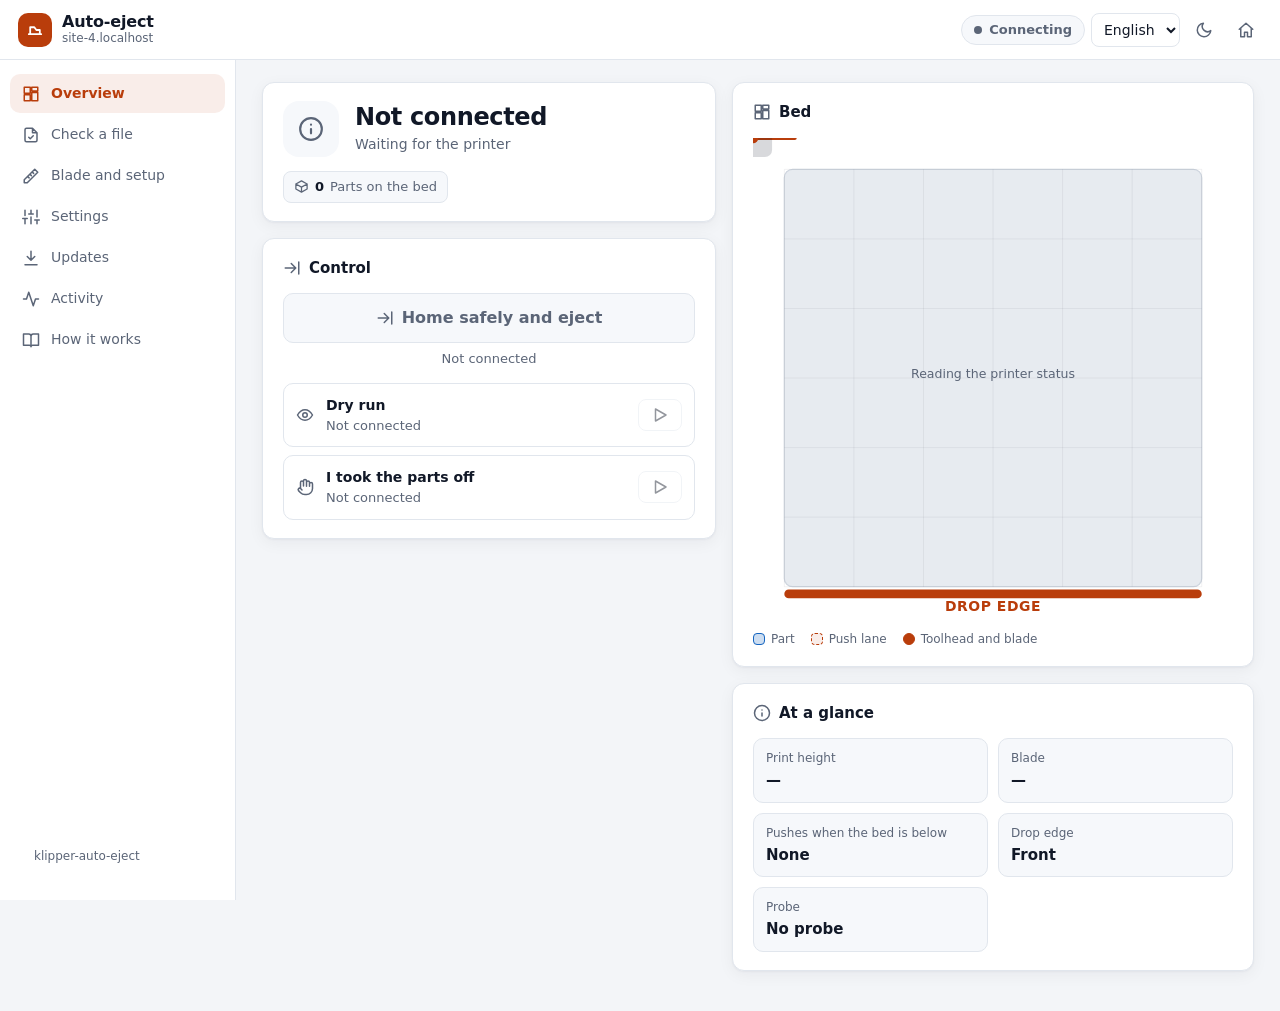
==== commit d278ee9e: "Web page: a more complete installed app - Install button at the top of the page while the browser of" ====
--- a/web/index.html
+++ b/web/index.html
@@ -14,6 +14,24 @@
 <meta name="apple-mobile-web-app-capable" content="yes">
 <meta name="apple-mobile-web-app-title" content="Auto-eject">
 <meta name="apple-mobile-web-app-status-bar-style" content="black-translucent">
+<!-- iPhone and iPad: the screen shown while the app opens -->
+<link rel="apple-touch-startup-image" href="icons/splash/splash-750x1334.png" media="(device-width: 375px) and (device-height: 667px) and (-webkit-device-pixel-ratio: 2) and (orientation: portrait)">
+<link rel="apple-touch-startup-image" href="icons/splash/splash-1242x2208.png" media="(device-width: 414px) and (device-height: 736px) and (-webkit-device-pixel-ratio: 3) and (orientation: portrait)">
+<link rel="apple-touch-startup-image" href="icons/splash/splash-1125x2436.png" media="(device-width: 375px) and (device-height: 812px) and (-webkit-device-pixel-ratio: 3) and (orientation: portrait)">
+<link rel="apple-touch-startup-image" href="icons/splash/splash-828x1792.png" media="(device-width: 414px) and (device-height: 896px) and (-webkit-device-pixel-ratio: 2) and (orientation: portrait)">
+<link rel="apple-touch-startup-image" href="icons/splash/splash-1242x2688.png" media="(device-width: 414px) and (device-height: 896px) and (-webkit-device-pixel-ratio: 3) and (orientation: portrait)">
+<link rel="apple-touch-startup-image" href="icons/splash/splash-1170x2532.png" media="(device-width: 390px) and (device-height: 844px) and (-webkit-device-pixel-ratio: 3) and (orientation: portrait)">
+<link rel="apple-touch-startup-image" href="icons/splash/splash-1284x2778.png" media="(device-width: 428px) and (device-height: 926px) and (-webkit-device-pixel-ratio: 3) and (orientation: portrait)">
+<link rel="apple-touch-startup-image" href="icons/splash/splash-1179x2556.png" media="(device-width: 393px) and (device-height: 852px) and (-webkit-device-pixel-ratio: 3) and (orientation: portrait)">
+<link rel="apple-touch-startup-image" href="icons/splash/splash-1290x2796.png" media="(device-width: 430px) and (device-height: 932px) and (-webkit-device-pixel-ratio: 3) and (orientation: portrait)">
+<link rel="apple-touch-startup-image" href="icons/splash/splash-1206x2622.png" media="(device-width: 402px) and (device-height: 874px) and (-webkit-device-pixel-ratio: 3) and (orientation: portrait)">
+<link rel="apple-touch-startup-image" href="icons/splash/splash-1320x2868.png" media="(device-width: 440px) and (device-height: 956px) and (-webkit-device-pixel-ratio: 3) and (orientation: portrait)">
+<link rel="apple-touch-startup-image" href="icons/splash/splash-1536x2048.png" media="(device-width: 768px) and (device-height: 1024px) and (-webkit-device-pixel-ratio: 2) and (orientation: portrait)">
+<link rel="apple-touch-startup-image" href="icons/splash/splash-1620x2160.png" media="(device-width: 810px) and (device-height: 1080px) and (-webkit-device-pixel-ratio: 2) and (orientation: portrait)">
+<link rel="apple-touch-startup-image" href="icons/splash/splash-1640x2360.png" media="(device-width: 820px) and (device-height: 1180px) and (-webkit-device-pixel-ratio: 2) and (orientation: portrait)">
+<link rel="apple-touch-startup-image" href="icons/splash/splash-1668x2224.png" media="(device-width: 834px) and (device-height: 1112px) and (-webkit-device-pixel-ratio: 2) and (orientation: portrait)">
+<link rel="apple-touch-startup-image" href="icons/splash/splash-1668x2388.png" media="(device-width: 834px) and (device-height: 1194px) and (-webkit-device-pixel-ratio: 2) and (orientation: portrait)">
+<link rel="apple-touch-startup-image" href="icons/splash/splash-2048x2732.png" media="(device-width: 1024px) and (device-height: 1366px) and (-webkit-device-pixel-ratio: 2) and (orientation: portrait)">
 <link rel="stylesheet" href="style.css">
 <!-- klipper-auto-eject - https://github.com/ahmedbebars/klipper-auto-eject -->
 </head>
@@ -29,6 +47,7 @@
       <span class="pill" id="conn"><i></i><span></span></span>
       <button type="button" class="btn danger sm" id="estop" hidden></button>
       <label class="select-wrap" id="lang-wrap"><span class="sr" data-t="c.lang">Language</span><svg class="ic lang-ic" viewBox="0 0 24 24" aria-hidden="true"><path d="M12 2a10 10 0 1 0 0 20 10 10 0 0 0 0-20z M2 12h20 M12 2c2.8 3 4 6.3 4 10s-1.2 7-4 10 M12 2C9.2 5 8 8.3 8 12s1.2 7 4 10"/></svg><select id="lang"></select></label>
+      <button type="button" class="icon-btn" id="install" hidden></button>
       <button type="button" class="icon-btn" id="theme"></button>
       <a class="icon-btn" id="back" href="/"></a>
     </div>
--- a/web/style.css
+++ b/web/style.css
@@ -343,6 +343,7 @@
 .nav a:hover { background: var(--surface-2); color: var(--text); text-decoration: none; }
 .nav a.active { background: var(--accent-soft); color: var(--accent); font-weight: var(--weight-semibold); }
 .nav a .lbl-s { display: none; }
+.wake-btn.on { background: var(--accent-soft); color: var(--accent); }
 .nav-extra { display: contents; }
 .nav .nav-more { display: none; position: relative; flex: 1 0 52px; flex-direction: column; align-items: center; justify-content: center; gap: 3px;
   min-height: 50px; padding: 5px 2px; border: 0; border-radius: var(--radius-lg); background: none; color: var(--muted);
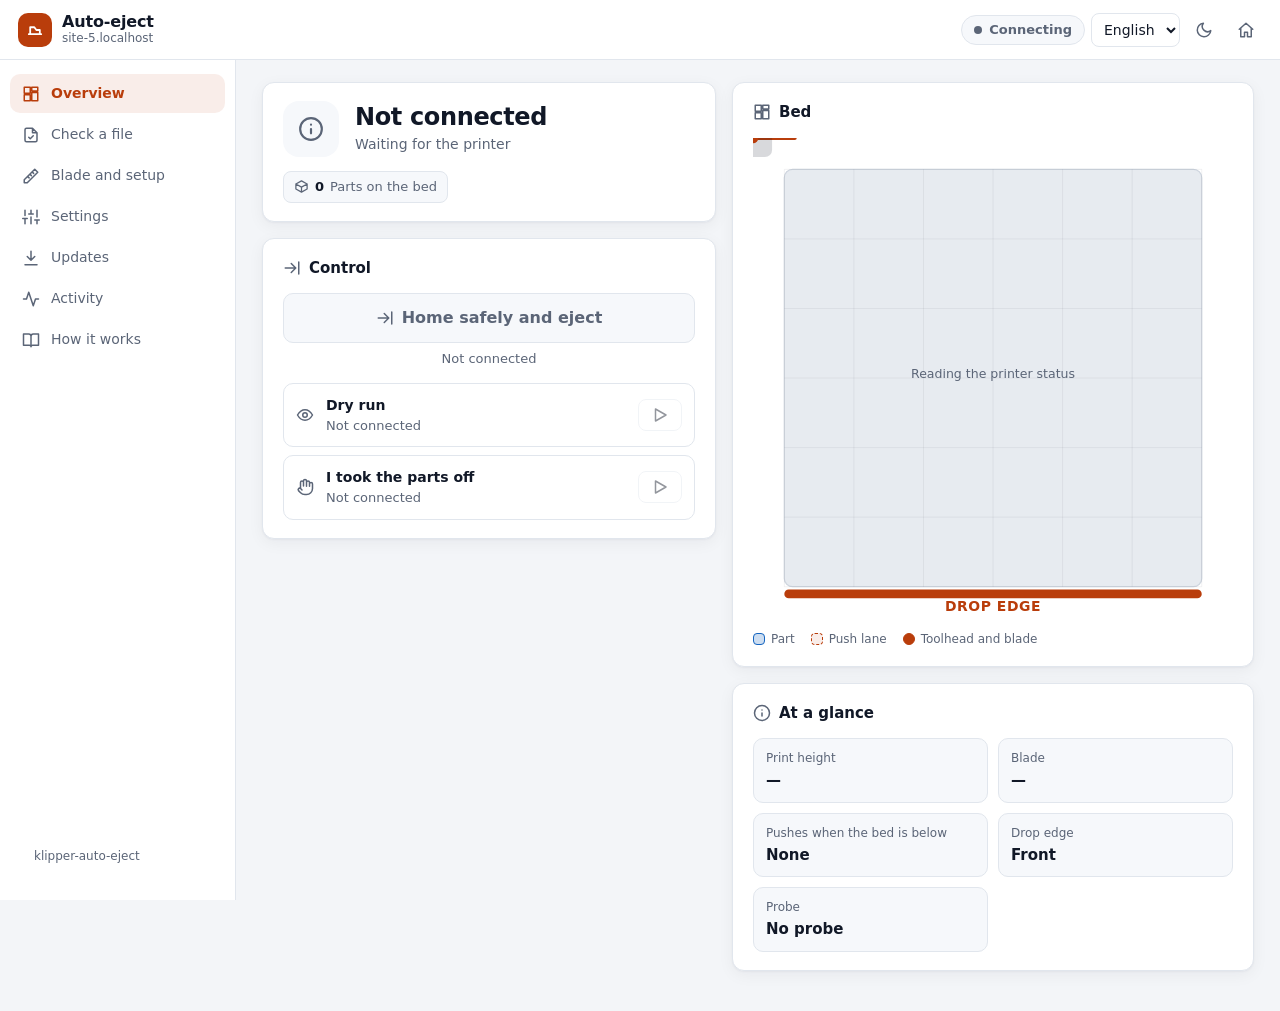
==== commit 8653ba2e: "Farm: a QR label on each printer A printer's name and a QR code of its page, at home or through Tail" ====
--- a/web/index.html
+++ b/web/index.html
@@ -67,6 +67,7 @@
 <script src="lang/en.js"></script>
 <script src="lang/ar.js"></script>
 <script src="model.js"></script>
+<script src="qr.js"></script>
 <script src="moonraker.js"></script>
 <script src="demo.js"></script>
 <script src="app.js"></script>
--- a/web/style.css
+++ b/web/style.css
@@ -257,6 +257,10 @@
   --toast-radius: var(--radius-lg);
   --icon: 18px;
   --touch: 44px;                      /* the smallest target for a finger */
+  --label-paper: var(--white);        /* a printed label: black on white in any theme */
+  --label-ink: var(--black);
+  --label-soft: var(--gray-600);
+  --label-edge: var(--gray-200);
 }
 
 /* States: one colour for each state of a printer, the same everywhere */
@@ -988,8 +992,54 @@
 .farm-group-h { display: flex; align-items: center; gap: 8px; margin: 6px 0 10px; font-size: var(--text-base); }
 .farm-group-h .ic { width: 16px; height: 16px; color: var(--muted); }
 .frows { container-type: inline-size; border: 1px solid var(--border); border-radius: var(--radius-xl); background: var(--surface); overflow: hidden; }
+/* ticking printers for one command to all of them */
+.fsel { display: inline-grid; place-items: center; min-width: 24px; min-height: 24px; cursor: pointer; flex: none; }
+.fsel input { width: 18px; height: 18px; margin: 0; accent-color: var(--accent); cursor: pointer; }
+.fsel-all { display: inline-flex; gap: 8px; font-size: var(--text-md); color: var(--muted); }
+.frow.picked, .fcard.picked { background: var(--accent-soft); }
+.bulk-bar { position: sticky; bottom: 12px; z-index: calc(var(--z-top) - 6); display: flex; align-items: center; gap: 10px 14px; flex-wrap: wrap;
+  margin-top: 16px; padding: 10px 14px; border-radius: var(--radius-xl); background: var(--surface); border: 1px solid var(--accent);
+  box-shadow: var(--shadow-lg); }
+.bulk-n { white-space: nowrap; }
+
+/* a QR label: printed black on white whatever the theme */
+.qr-preview { display: flex; justify-content: center; padding: 6px 0 4px; }
+.qr-preview.qr-many { display: grid; grid-template-columns: repeat(auto-fill, minmax(140px, 1fr)); gap: 10px; max-height: 50vh; overflow: auto; }
+.qr-label { display: flex; flex-direction: column; align-items: center; gap: 2px; width: min(260px, 100%); padding: 14px 14px 12px;
+  background: var(--label-paper); color: var(--label-ink); border: 1px dashed var(--label-edge); border-radius: var(--radius-md); text-align: center; }
+.qr-many .qr-label { width: auto; padding: 8px; }
+.qr-label .qr { width: 100%; height: auto; display: block; }
+.qr-name { font-size: var(--text-lg); line-height: 1.2; overflow-wrap: anywhere; }
+.qr-many .qr-name { font-size: var(--text-sm); }
+.qr-group { font-size: var(--text-sm); color: var(--label-soft); }
+.qr-url { font-family: var(--mono); font-size: var(--text-sm); color: var(--label-soft); overflow-wrap: anywhere; }
+#print-sheet { display: none; }
+@media print {
+  @page { margin: 10mm; }
+  html.printing body > *:not(#print-sheet) { display: none !important; }
+  html.printing body { background: var(--label-paper); }
+  html.printing #print-sheet { display: grid; grid-template-columns: repeat(3, 58mm); gap: 6mm; justify-content: center; }
+  #print-sheet .qr-label { width: 58mm; padding: 4mm 4mm 3mm; border-radius: 2mm; break-inside: avoid; -webkit-print-color-adjust: exact; print-color-adjust: exact; }
+  #print-sheet .qr { width: 48mm; }
+  #print-sheet .qr-name { font-size: 15pt; }
+  #print-sheet .qr-group { font-size: 9pt; }
+  #print-sheet .qr-url { font-size: 7pt; }
+}
+.fleet-in.prod-in { grid-template-columns: minmax(130px, 1.6fr) repeat(6, minmax(64px, 1fr)); }
+.prod-c { font-variant-numeric: tabular-nums; }
+.prod-na { grid-column: 2 / -1; }
+.prod-total { background: var(--surface-2); --state: transparent; }
+@container (max-width: 760px) {
+  .fleet-in.prod-in { grid-template-columns: 1fr; }
+  .prod-c::before { content: attr(data-label); display: block; font-size: var(--text-sm); color: var(--muted); font-weight: var(--weight-medium); }
+  .prod-na { grid-column: 1 / -1; }
+}
+.spool-dot { width: 11px; height: 11px; border-radius: var(--radius-round); border: 1px solid var(--print-edge); flex: none; display: inline-block; }
+.bulk-acts { display: flex; flex-wrap: wrap; gap: 6px; flex: 1; }
+@media (max-width: 640px) { .bulk-bar { bottom: calc(72px + env(safe-area-inset-bottom)); } }
 /* one set of columns for every line, so they line up */
-.frows-in { display: grid; grid-template-columns: 22px minmax(110px, 1fr) minmax(130px, 1.2fr) minmax(130px, 1.3fr) max-content max-content; column-gap: 12px; }
+/* the facts wrap to a second line before the row gets too wide */
+.frows-in { display: grid; grid-template-columns: 28px 22px minmax(110px, 1fr) minmax(130px, 1.2fr) minmax(130px, 1.3fr) minmax(min-content, max-content) max-content; column-gap: 12px; }
 .frow { grid-column: 1 / -1; display: grid; grid-template-columns: subgrid; align-items: center; padding: 10px 14px;
   border-top: 1px solid var(--border); border-inline-start: 3px solid var(--state); min-width: 0; }
 .frow:first-child { border-top: 0; }
@@ -1000,7 +1050,7 @@
 .frow-state b { font-size: var(--text-md); color: var(--state); }
 .frow-job span { font-size: var(--text-md); }
 .frow-job .progress { width: 100%; height: 5px; margin-top: 4px; }
-.frow-facts { display: flex; gap: 6px; }
+.frow-facts { display: flex; flex-wrap: wrap; gap: 6px; }
 .frow .chip { white-space: nowrap; }
 .frow-acts { display: flex; gap: 6px; align-items: center; justify-content: flex-end; }
 /* the whole farm's versions: a table, cards on a narrow page */
@@ -1031,7 +1081,8 @@
 /* a narrow list (a phone, a small window): two lines each */
 @container (max-width: 960px) {
   .frows-in { grid-template-columns: 1fr; }
-  .frow { grid-template-columns: 22px minmax(0, 1fr) auto; grid-template-areas: "ic name acts" ". state state" ". job facts"; column-gap: 10px; row-gap: 4px; }
+  .frow { grid-template-columns: 28px 22px minmax(0, 1fr) auto; grid-template-areas: "sel ic name acts" ". . state state" ". . job facts"; column-gap: 10px; row-gap: 4px; }
+  .frow .fsel { grid-area: sel; }
   .frow-ic { grid-area: ic; }
   .frow-name { grid-area: name; }
   .frow-acts { grid-area: acts; }
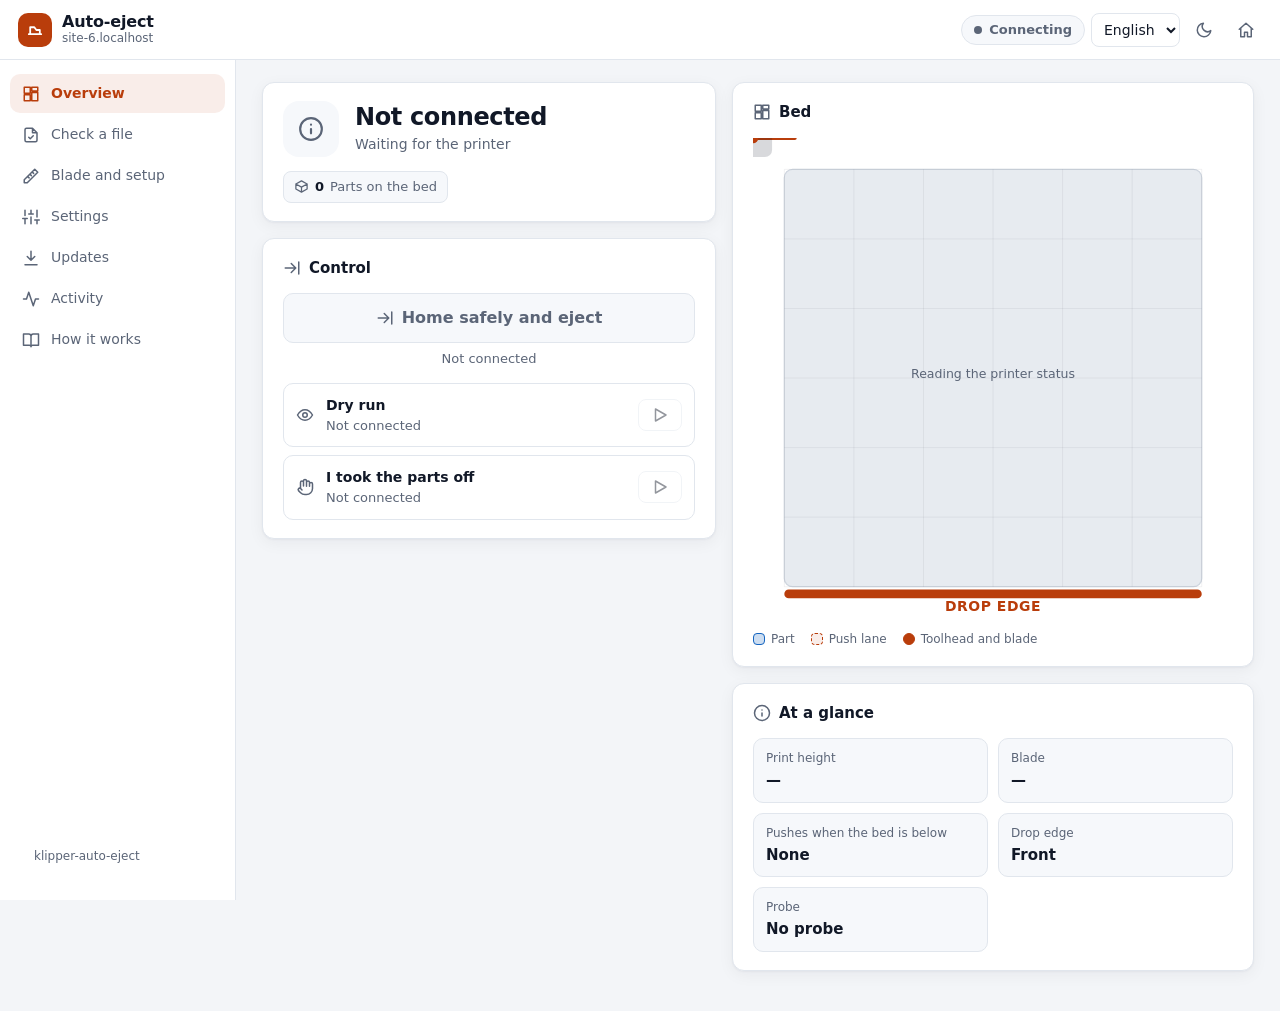
==== commit a7e7f195: "Split web/app.js into modules, one file for each view app.js had grown to 4100 lines in one function" ====
--- a/web/index.html
+++ b/web/index.html
@@ -70,6 +70,6 @@
 <script src="qr.js"></script>
 <script src="moonraker.js"></script>
 <script src="demo.js"></script>
-<script src="app.js"></script>
+<script type="module" src="app.js"></script>
 </body>
 </html>
--- a/web/style.css
+++ b/web/style.css
@@ -632,6 +632,7 @@
 button.row.active { background: var(--accent-soft); }
 .files { max-height: 62vh; overflow-y: auto; }
 .files.pick { max-height: 46vh; }
+.list .more-rows { border: 0; border-top: 1px solid var(--border); border-radius: 0; justify-content: center; }
 .pick-chosen { align-self: center; font-size: var(--text-md); overflow-wrap: anywhere; }
 .pick-chosen .name { font-weight: var(--weight-semibold); }
 .set-row .d.sending { display: flex; align-items: center; gap: 6px; color: var(--warn); font-weight: var(--weight-medium); }
@@ -1002,6 +1003,52 @@
   box-shadow: var(--shadow-lg); }
 .bulk-n { white-space: nowrap; }
 
+/* a picture under the mouse, bigger */
+.zoom-pop { position: fixed; z-index: var(--z-toast); pointer-events: none; padding: 6px; background: var(--surface);
+  border: 1px solid var(--border); border-radius: var(--radius-lg); box-shadow: var(--shadow-lg); }
+.zoom-pop[hidden] { display: none; }
+.zoom-pop img { display: block; max-width: min(420px, calc(100vw - 40px)); max-height: 70vh; height: auto; object-fit: contain; border-radius: var(--radius-md); }
+.zoom-pop.ink-dark { background: radial-gradient(120% 120% at 30% 15%, var(--print-light-1) 0%, var(--print-light-2) 80%); border-color: var(--print-edge); }
+.zoom-pop.ink-light { background: radial-gradient(120% 120% at 30% 15%, var(--print-dark-1) 0%, var(--print-dark-2) 75%); border-color: var(--print-edge); }
+
+/* the farm queue */
+.fq-jobs { display: grid; gap: 0; }
+.fq-job { display: flex; gap: 14px; align-items: center; padding: 12px 0; border-top: 1px solid var(--border); }
+.fq-job:first-child { border-top: 0; }
+.fq-main { flex: 1; min-width: 0; display: grid; gap: 4px; }
+.fq-name { display: flex; gap: 8px; align-items: center; min-width: 0; }
+.fq-name b { overflow: hidden; text-overflow: ellipsis; white-space: nowrap; font-size: var(--text-md); }
+.fq-bar { height: 6px; }
+.fq-facts, .fq-on { font-size: var(--text-sm); }
+.fq-finished .fq-bar i { background: var(--ok); }
+.fq-acts { display: flex; gap: 4px; align-items: center; flex: none; }
+.fq-count { display: inline-flex; align-items: center; gap: 2px; padding: 0 4px; border: 1px solid var(--border); border-radius: var(--radius-md); }
+.fq-count b { min-width: 2.2em; text-align: center; font-variant-numeric: tabular-nums; }
+.fq-wait { margin: 4px 0 8px; }
+.fq-wait .toolbar { margin-top: 6px; }
+.fq-group { background: var(--surface-2); }
+.fq-hint { font-size: var(--text-sm); }
+@media (max-width: 640px) {
+  .fq-job { flex-wrap: wrap; }
+  .fq-acts { width: 100%; justify-content: flex-end; }
+}
+
+/* settings from another printer */
+.copy-list { display: grid; gap: 2px; max-height: 42vh; overflow: auto; margin: 8px 0; border: 1px solid var(--border); border-radius: var(--radius-md); padding: 4px; }
+.copy-row { display: grid; grid-template-columns: auto minmax(0, 1fr) auto; align-items: center; gap: 4px 10px; padding: 6px 8px; border-radius: var(--radius-sm); cursor: pointer; }
+.copy-row:hover { background: var(--surface-2); }
+.copy-row input { width: 18px; height: 18px; margin: 0; accent-color: var(--accent); }
+.copy-row code { justify-self: start; font-family: var(--mono); font-size: var(--text-sm); overflow-wrap: anywhere; }
+.copy-v { font-family: var(--mono); font-size: var(--text-sm); font-weight: var(--weight-semibold); }
+.copy-row.off { cursor: default; opacity: .7; }
+.copy-why { grid-column: 2 / -1; font-size: var(--text-sm); }
+.copy-save { margin-top: 10px; flex-wrap: nowrap; }
+.copy-save .input { flex: 1; min-width: 0; }
+.copy-done { display: grid; gap: 6px; margin-top: 12px; padding-top: 12px; border-top: 1px solid var(--border); }
+.copy-res { display: flex; gap: 8px; align-items: baseline; font-size: var(--text-md); }
+.copy-res .ic { flex: none; align-self: center; color: var(--ok); }
+.copy-res.bad .ic, .copy-res .bad-text { color: var(--bad); }
+
 /* a QR label: printed black on white whatever the theme */
 .qr-preview { display: flex; justify-content: center; padding: 6px 0 4px; }
 .qr-preview.qr-many { display: grid; grid-template-columns: repeat(auto-fill, minmax(140px, 1fr)); gap: 10px; max-height: 50vh; overflow: auto; }
